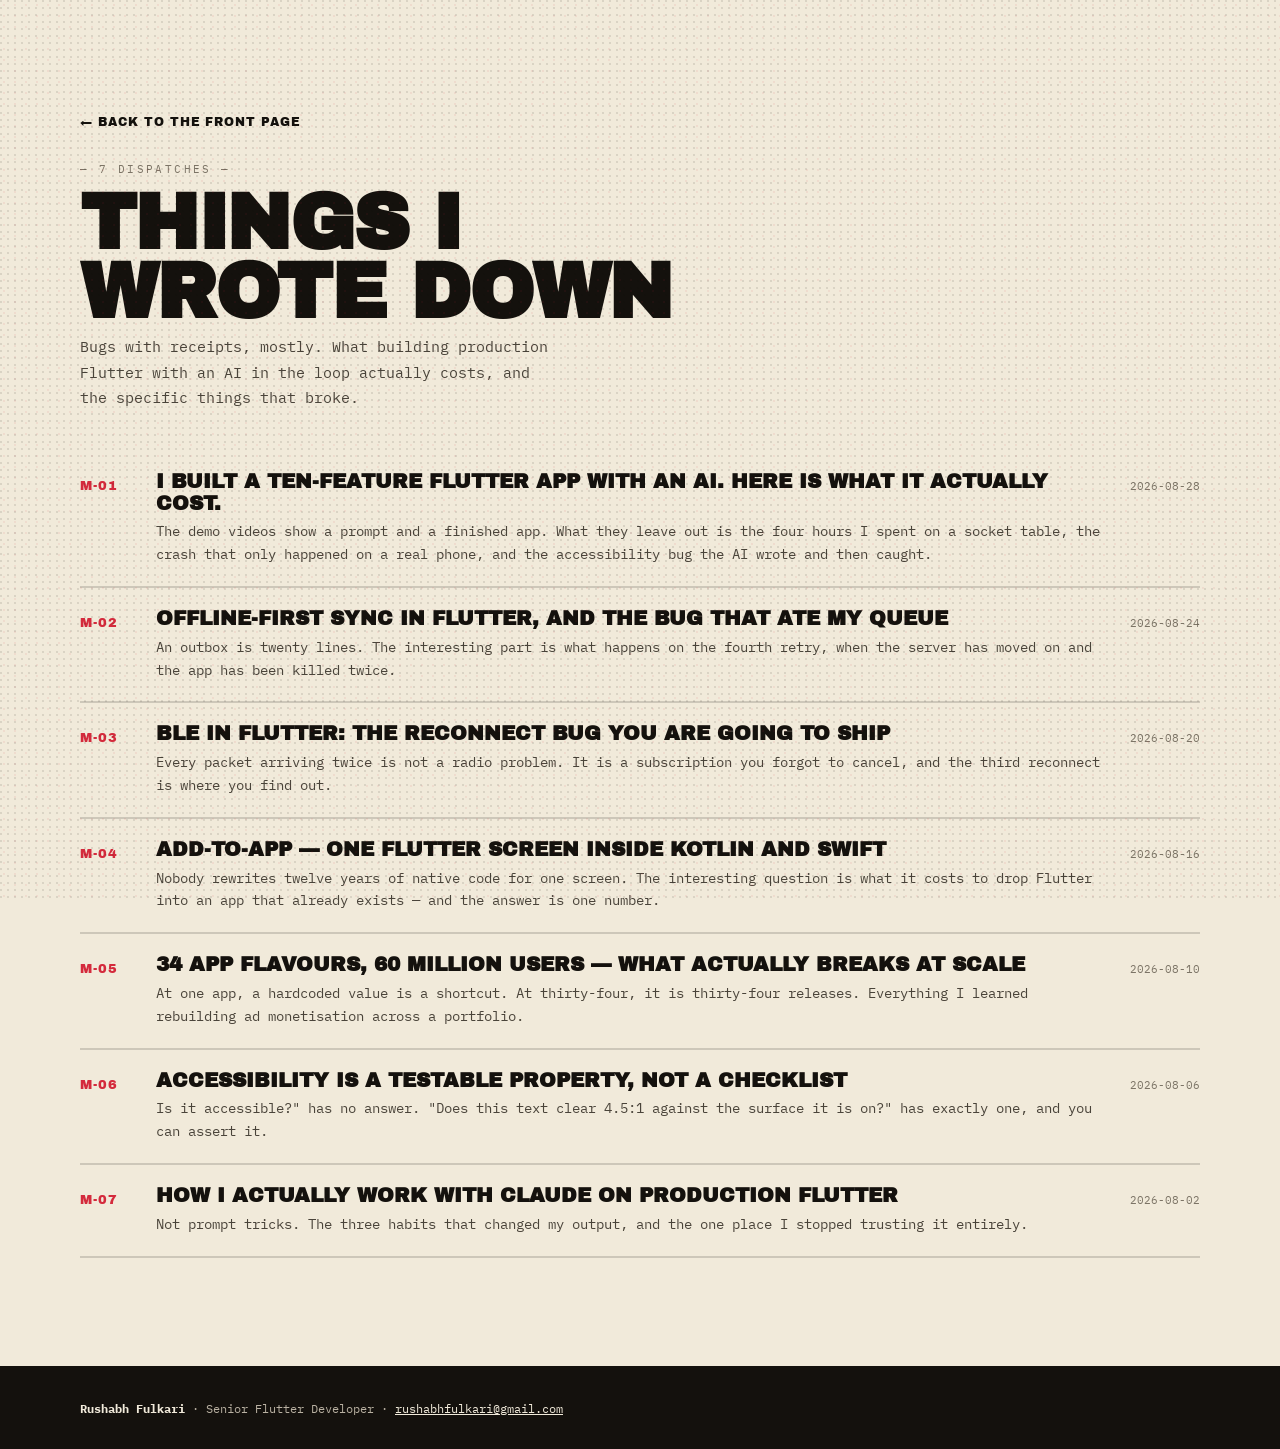
==== blog/index.html @ 4c1e3de8 "Rebuild the portfolio as a comic issue, and add seven dispatches The brief was to copy a Spider-Man-" ====
<!doctype html>
<html lang="en">
<head>
<meta charset="utf-8">
<meta name="viewport" content="width=device-width, initial-scale=1">
<title>Dispatches — Rushabh Fulkari</title>
<meta name="description" content="Writing on production Flutter, offline-first sync, BLE, add-to-app and building with AI.">
<meta name="theme-color" content="#F1EADA">
<link rel="icon" type="image/png" sizes="64x64" href="../favicon.png">
<link rel="preconnect" href="https://fonts.googleapis.com">
<link rel="preconnect" href="https://fonts.gstatic.com" crossorigin>
<link href="https://fonts.googleapis.com/css2?family=Archivo+Black&family=Bangers&family=IBM+Plex+Mono:wght@400;500;600&display=swap" rel="stylesheet">
<link rel="stylesheet" href="../assets/comic.css">
</head>
<body>
<section style="padding-top:clamp(80px,12vh,130px)">
  <div class="wrap">
    <a class="backlink" href="../">← Back to the front page</a>
    <p class="kicker rise" style="margin-top:26px">— 7 dispatches —</p>
    <h2 class="section-title rise">Things I<br>wrote down</h2>
    <p class="section-sub rise">
      Bugs with receipts, mostly. What building production Flutter with an AI in
      the loop actually costs, and the specific things that broke.
    </p>
      <a class="dispatch rise" href="ten-features-with-claude.html">
        <span class="dispatch__no">M-01</span>
        <span><h3>I built a ten-feature Flutter app with an AI. Here is what it actually cost.</h3><p>The demo videos show a prompt and a finished app. What they leave out is the four hours I spent on a socket table, the crash that only happened on a real phone, and the accessibility bug the AI wrote and then caught.</p></span>
        <span class="dispatch__date">2026-08-28</span>
      </a>
      <a class="dispatch rise" href="offline-first-outbox.html">
        <span class="dispatch__no">M-02</span>
        <span><h3>Offline-first sync in Flutter, and the bug that ate my queue</h3><p>An outbox is twenty lines. The interesting part is what happens on the fourth retry, when the server has moved on and the app has been killed twice.</p></span>
        <span class="dispatch__date">2026-08-24</span>
      </a>
      <a class="dispatch rise" href="ble-stream-lifecycle.html">
        <span class="dispatch__no">M-03</span>
        <span><h3>BLE in Flutter: the reconnect bug you are going to ship</h3><p>Every packet arriving twice is not a radio problem. It is a subscription you forgot to cancel, and the third reconnect is where you find out.</p></span>
        <span class="dispatch__date">2026-08-20</span>
      </a>
      <a class="dispatch rise" href="add-to-app-pigeon.html">
        <span class="dispatch__no">M-04</span>
        <span><h3>Add-to-app — one Flutter screen inside Kotlin and Swift</h3><p>Nobody rewrites twelve years of native code for one screen. The interesting question is what it costs to drop Flutter into an app that already exists — and the answer is one number.</p></span>
        <span class="dispatch__date">2026-08-16</span>
      </a>
      <a class="dispatch rise" href="thirty-four-flavours.html">
        <span class="dispatch__no">M-05</span>
        <span><h3>34 app flavours, 60 million users — what actually breaks at scale</h3><p>At one app, a hardcoded value is a shortcut. At thirty-four, it is thirty-four releases. Everything I learned rebuilding ad monetisation across a portfolio.</p></span>
        <span class="dispatch__date">2026-08-10</span>
      </a>
      <a class="dispatch rise" href="accessibility-is-testable.html">
        <span class="dispatch__no">M-06</span>
        <span><h3>Accessibility is a testable property, not a checklist</h3><p>Is it accessible?&quot; has no answer. &quot;Does this text clear 4.5:1 against the surface it is on?&quot; has exactly one, and you can assert it.</p></span>
        <span class="dispatch__date">2026-08-06</span>
      </a>
      <a class="dispatch rise" href="working-with-claude.html">
        <span class="dispatch__no">M-07</span>
        <span><h3>How I actually work with Claude on production Flutter</h3><p>Not prompt tricks. The three habits that changed my output, and the one place I stopped trusting it entirely.</p></span>
        <span class="dispatch__date">2026-08-02</span>
      </a>
  </div>
</section>
<footer>
  <div class="wrap">
    <p style="margin:0"><b style="color:var(--paper)">Rushabh Fulkari</b> ·
    Senior Flutter Developer · <a href="mailto:rushabhfulkari@gmail.com">rushabhfulkari@gmail.com</a></p>
  </div>
</footer>
<script src="../assets/comic.js"></script>
</body>
</html>
---- assets/comic.css ----
/* ============================================================
   THE SHIP LOG — a newsprint comic, rendered in CSS.
   Cream stock, black ink, one red and one blue plate, halftone
   dots. Everything here is drawn by the browser: there is not a
   single background image in this file.
   ============================================================ */

:root {
  --paper:      #F1EADA;
  --paper-deep: #E4DAC4;
  --ink:        #14110D;
  --ink-soft:   #4A443A;
  --ink-faint:  #7C7466;
  --red:        #D42A3C;
  --red-deep:   #9E1A28;
  --blue:       #2B4FD8;
  --lime:       #C9E552;   /* carried over from the app, used sparingly */

  --panel-border: 3px solid var(--ink);
  --shadow-hard: 6px 6px 0 var(--ink);
  --shadow-hard-sm: 4px 4px 0 var(--ink);

  --display: 'Archivo Black', 'Arial Black', sans-serif;
  --comic:   'Bangers', 'Comic Sans MS', cursive;
  --body:    'IBM Plex Mono', ui-monospace, Menlo, monospace;

  --gutter: clamp(18px, 5vw, 64px);
  --measure: 680px;
}

* { box-sizing: border-box; }

html { scroll-behavior: smooth; }
@media (prefers-reduced-motion: reduce) { html { scroll-behavior: auto; } }

body {
  margin: 0;
  background: var(--paper);
  color: var(--ink);
  font-family: var(--body);
  font-size: 15px;
  line-height: 1.7;
  overflow-x: hidden;
  -webkit-font-smoothing: antialiased;
}

/* Halftone: two offset dot grids, so it reads as printed tone rather than a
   regular pattern. Fixed attachment keeps it still while panels scroll over. */
body::before {
  content: '';
  position: fixed; inset: 0; z-index: 0; pointer-events: none;
  background-image:
    radial-gradient(circle at 1px 1px, rgba(20,17,13,.10) 1px, transparent 0),
    radial-gradient(circle at 1px 1px, rgba(212,42,60,.07) 1px, transparent 0);
  background-size: 7px 7px, 11px 11px;
  background-position: 0 0, 3px 4px;
}
main, header, footer, .marquee, .assistant { position: relative; z-index: 1; }

a { color: inherit; }

/* ---------- type ---------- */
.display {
  font-family: var(--display);
  font-weight: 400;
  letter-spacing: -.02em;
  line-height: .84;
  text-transform: uppercase;
  margin: 0;
}

/* Letters filled with printed tone and knocked out with a hard outline —
   the closest CSS gets to comic-art lettering without an image. */
.display--tone {
  background-image:
    radial-gradient(circle at 2px 2px, var(--red) 1.6px, transparent 0),
    radial-gradient(circle at 4px 5px, var(--ink) 1.2px, transparent 0),
    linear-gradient(180deg, var(--ink) 0%, var(--red-deep) 100%);
  background-size: 8px 8px, 9px 9px, 100% 100%;
  -webkit-background-clip: text;
  background-clip: text;
  color: transparent;
  -webkit-text-stroke: 2px var(--ink);
  paint-order: stroke fill;
  filter: drop-shadow(4px 4px 0 rgba(20, 17, 13, .28));
}

.kicker {
  font-family: var(--body);
  font-size: 11px; letter-spacing: .22em; text-transform: uppercase;
  color: var(--ink-faint);
}

.pow {
  font-family: var(--comic);
  color: var(--red);
  letter-spacing: .02em;
  -webkit-text-stroke: 1.5px var(--ink);
  paint-order: stroke fill;
}

/* ---------- panels ---------- */
.panel {
  background: var(--paper);
  border: var(--panel-border);
  box-shadow: var(--shadow-hard);
  padding: clamp(18px, 3vw, 30px);
}
.panel--tilt-l { transform: rotate(-1.1deg); }
.panel--tilt-r { transform: rotate(1deg); }

section { padding: clamp(72px, 12vh, 150px) var(--gutter); }
.wrap { max-width: 1120px; margin: 0 auto; }
.measure { max-width: var(--measure); }

h2.section-title {
  font-family: var(--display);
  font-size: clamp(34px, 7vw, 78px);
  line-height: .88; text-transform: uppercase; margin: 0 0 8px;
  letter-spacing: -.02em;
}
.section-sub { color: var(--ink-soft); margin: 0 0 40px; max-width: 52ch; }

/* ---------- marquee ---------- */
.marquee {
  border-block: var(--panel-border);
  background: var(--ink);
  color: var(--paper);
  overflow: hidden;
  padding: 10px 0;
}
.marquee--red { background: var(--red); }
.marquee__track {
  display: flex; gap: 42px; width: max-content;
  animation: slide 34s linear infinite;
  font-family: var(--display); font-size: 15px; letter-spacing: .06em;
  text-transform: uppercase; white-space: nowrap;
}
.marquee--rev .marquee__track { animation-direction: reverse; }
@keyframes slide { to { transform: translateX(-50%); } }
@media (prefers-reduced-motion: reduce) { .marquee__track { animation: none; } }

/* ---------- reveal ---------- */
.rise { opacity: 0; transform: translateY(26px); }
.rise.in {
  opacity: 1; transform: none;
  transition: opacity .7s cubic-bezier(.2,.7,.2,1),
              transform .7s cubic-bezier(.2,.7,.2,1);
  transition-delay: var(--d, 0ms);
}
@media (prefers-reduced-motion: reduce) {
  /* Land on the end state, not on nothing. The content still has to be there. */
  .rise, .rise.in { opacity: 1; transform: none; transition: none; }
}

/* ---------- buttons ---------- */
.btn {
  display: inline-flex; align-items: center; gap: 10px;
  font-family: var(--display); text-transform: uppercase; font-size: 14px;
  letter-spacing: .04em; text-decoration: none;
  background: var(--red); color: var(--paper);
  border: var(--panel-border); box-shadow: var(--shadow-hard-sm);
  padding: 13px 22px;
  transition: transform .16s cubic-bezier(.34,1.56,.64,1), box-shadow .16s ease;
}
.btn:hover { transform: translate(-2px,-2px); box-shadow: 7px 7px 0 var(--ink); }
.btn:active { transform: translate(2px,2px); box-shadow: 1px 1px 0 var(--ink); }
.btn--ghost { background: var(--paper); color: var(--ink); }
.btn--blue { background: var(--blue); color: var(--paper); }

/* ============================================================
   HERO
   ============================================================ */
.hero {
  min-height: 100svh; display: flex; flex-direction: column;
  justify-content: center; padding: 96px var(--gutter) 56px;
}
.hero__issue {
  display: flex; flex-wrap: wrap; align-items: center; gap: 10px 16px;
  margin-bottom: clamp(16px, 3vh, 36px);
}
.stamp {
  font-family: var(--display); font-size: 11px; letter-spacing: .12em;
  text-transform: uppercase; padding: 5px 11px;
  border: 2px solid var(--ink); background: var(--paper);
  box-shadow: 3px 3px 0 var(--ink);
}
.stamp--red { background: var(--red); color: var(--paper); }
.stamp--blue { background: var(--blue); color: var(--paper); }

.hero__name { font-size: clamp(56px, 15.5vw, 210px); }
.hero__name span { display: block; }
.hero__tag {
  margin: clamp(20px, 4vh, 38px) 0 0; max-width: 46ch;
  font-size: clamp(15px, 1.6vw, 19px); color: var(--ink-soft);
}
.hero__tag b { color: var(--ink); }
.hero__cta { display: flex; flex-wrap: wrap; gap: 12px; margin-top: 30px; }

.hero__scroll {
  margin-top: clamp(28px, 6vh, 64px);
  font-family: var(--comic); font-size: 20px; color: var(--red);
  display: flex; align-items: center; gap: 10px;
}
.hero__scroll span { animation: bob 1.5s ease-in-out infinite; }
@keyframes bob { 50% { transform: translateY(6px); } }
@media (prefers-reduced-motion: reduce) { .hero__scroll span { animation: none; } }

/* The reader, taped to the page. Same print treatment as the app. */
.tape-print {
  /* inline-block, not the span default: an inline element ignores width, so
     the print rendered full-bleed and the tape landed nowhere near a corner. */
  display: inline-block;
  position: relative; background: #F8F6F0; padding: 6px;
  border: 2px solid var(--ink); box-shadow: var(--shadow-hard-sm);
}
.tape-print img { display: block; width: 100%; aspect-ratio: 1; object-fit: cover; }
.tape-print::before, .tape-print::after {
  content: ''; position: absolute; width: 44%; height: 11%;
  background: rgba(233,194,74,.85); border: 1px solid rgba(20,17,13,.25);
}
.tape-print::before { top: 0; left: 0; transform: translate(-30%,-38%) rotate(-45deg); }
.tape-print::after  { bottom: 0; right: 0; transform: translate(30%,38%) rotate(-45deg); }

/* ============================================================
   ORIGIN — pinned strip of comic panels
   ============================================================ */
.origin { background: var(--paper-deep); border-block: var(--panel-border); }
.origin__grid {
  display: grid; gap: 22px;
  grid-template-columns: repeat(auto-fit, minmax(230px, 1fr));
  margin-top: 34px;
}
.beat { position: relative; }
.beat__no {
  font-family: var(--display); font-size: 12px; letter-spacing: .1em;
  color: var(--red); margin-bottom: 6px;
}
.beat__art {
  width: 76px; margin-bottom: 14px;
}
.beat h3 {
  font-family: var(--display); text-transform: uppercase;
  font-size: 17px; margin: 0 0 8px; line-height: 1.15;
}
.beat p { margin: 0; font-size: 13.5px; color: var(--ink-soft); }

/* ============================================================
   POWERS — horizontal scroller
   ============================================================ */
.rail {
  display: flex; gap: 20px; overflow-x: auto; padding: 6px 4px 26px;
  scroll-snap-type: x mandatory; scrollbar-width: thin;
}
.rail::-webkit-scrollbar { height: 8px; }
.rail::-webkit-scrollbar-thumb { background: var(--ink); }
.rail::-webkit-scrollbar-track { background: var(--paper-deep); }
.power {
  flex: 0 0 clamp(230px, 68vw, 300px); scroll-snap-align: start;
  background: var(--paper); border: var(--panel-border);
  box-shadow: var(--shadow-hard); padding: 22px;
  display: flex; flex-direction: column; gap: 10px;
  transition: transform .2s cubic-bezier(.34,1.56,.64,1);
}
.power:hover { transform: translateY(-5px) rotate(-.6deg); }
.power__no { font-family: var(--display); font-size: 30px; color: var(--red); line-height: 1; }
.power h3 { font-family: var(--display); text-transform: uppercase; font-size: 19px; margin: 0; line-height: 1.05; }
.power p { margin: 0; font-size: 13.5px; color: var(--ink-soft); }
.power__tags { margin-top: auto; font-size: 10.5px; letter-spacing: .08em; text-transform: uppercase; color: var(--ink-faint); }

/* ============================================================
   NUMBERS
   ============================================================ */
.numbers { background: var(--ink); color: var(--paper); border-block: var(--panel-border); }
.numbers h2.section-title { color: var(--paper); }
.numbers .section-sub { color: #B9B1A2; }
.stats { display: grid; gap: 2px; grid-template-columns: repeat(auto-fit, minmax(180px, 1fr)); background: #2C271F; border: 2px solid #2C271F; }
.stat { background: var(--ink); padding: 22px 18px; }
.stat__n { font-family: var(--display); font-size: clamp(30px, 4.4vw, 48px); line-height: 1; color: var(--lime); }
.stat__l { margin: 8px 0 0; font-size: 12px; color: #B9B1A2; letter-spacing: .04em; }

/* ============================================================
   MISSIONS
   ============================================================ */
.missions__grid { display: grid; gap: 22px; grid-template-columns: repeat(auto-fit, minmax(300px, 1fr)); }
.mission {
  background: var(--paper); border: var(--panel-border); box-shadow: var(--shadow-hard);
  padding: 24px; text-decoration: none; color: inherit;
  display: flex; flex-direction: column; gap: 12px;
  transition: transform .2s cubic-bezier(.34,1.56,.64,1), box-shadow .2s ease;
}
.mission:hover { transform: translate(-3px,-3px); box-shadow: 9px 9px 0 var(--ink); }
.mission__top { display: flex; align-items: flex-start; gap: 14px; }
.mission__art { width: 62px; flex: none; }
.mission__id { font-family: var(--display); font-size: 12px; color: var(--red); letter-spacing: .1em; }
.mission h3 { font-family: var(--display); text-transform: uppercase; font-size: 22px; margin: 4px 0 0; line-height: 1; }
.mission p { margin: 0; font-size: 13.5px; color: var(--ink-soft); }
.mission__tags { margin-top: auto; font-size: 10.5px; letter-spacing: .08em; text-transform: uppercase; color: var(--ink-faint); }
.mission--wide { grid-column: 1 / -1; }
.chips { display: flex; flex-wrap: wrap; gap: 7px; }
.chip {
  font-size: 10px; letter-spacing: .08em; text-transform: uppercase;
  border: 2px solid var(--ink); padding: 2px 8px; background: var(--paper);
}
.chip--red { background: var(--red); color: var(--paper); }
.chip--blue { background: var(--blue); color: var(--paper); }
.chip--lime { background: var(--lime); }

/* ============================================================
   DISPATCHES (blog)
   ============================================================ */
.dispatches { background: var(--paper-deep); border-block: var(--panel-border); }
.dispatch {
  display: grid; grid-template-columns: 58px 1fr auto; gap: 18px; align-items: start;
  padding: 20px 0; border-bottom: 2px solid rgba(20,17,13,.16);
  text-decoration: none; color: inherit;
}
.dispatch:first-of-type { border-top: 2px solid rgba(20,17,13,.16); }
.dispatch__no { font-family: var(--display); font-size: 13px; color: var(--red); letter-spacing: .08em; padding-top: 4px; }
.dispatch h3 {
  font-family: var(--display); text-transform: uppercase; font-size: 20px;
  margin: 0 0 6px; line-height: 1.08;
  transition: color .18s ease;
}
.dispatch:hover h3 { color: var(--red); }
.dispatch p { margin: 0; font-size: 13.5px; color: var(--ink-soft); }
.dispatch__date { font-size: 11px; color: var(--ink-faint); white-space: nowrap; padding-top: 6px; }
@media (max-width: 620px) {
  .dispatch { grid-template-columns: 44px 1fr; }
  .dispatch__date { display: none; }
}

/* ============================================================
   CONTACT + FOOTER
   ============================================================ */
.contact { text-align: left; }
.contact__big { font-size: clamp(48px, 13vw, 168px); }
.contact__links { display: flex; flex-wrap: wrap; gap: 12px; margin-top: 30px; }
footer {
  border-top: var(--panel-border); background: var(--ink); color: #B9B1A2;
  padding: 30px var(--gutter); font-size: 12px;
}
footer a { color: var(--paper); }

/* ============================================================
   ASSISTANT
   ============================================================ */
.assistant { position: fixed; right: 18px; bottom: 18px; z-index: 40; display: flex; align-items: flex-end; gap: 10px; }
.assistant__bubble {
  max-width: 260px; background: var(--paper); border: var(--panel-border);
  box-shadow: var(--shadow-hard-sm); padding: 12px 14px; font-size: 12.5px;
  position: relative; transform-origin: bottom right;
  animation: pop .45s cubic-bezier(.34,1.56,.64,1);
}
.assistant__bubble::after {
  content: ''; position: absolute; right: -11px; bottom: 16px;
  border: 8px solid transparent; border-left-color: var(--ink);
}
@keyframes pop { from { opacity: 0; transform: scale(.7) translateY(10px); } }
.assistant__btn {
  width: 56px; height: 56px; flex: none; border-radius: 50%;
  border: var(--panel-border); background: var(--red); cursor: pointer;
  box-shadow: var(--shadow-hard-sm); padding: 4px; overflow: hidden;
}
.assistant__btn img { width: 100%; height: 100%; object-fit: cover; border-radius: 50%; display: block; }
.assistant__btn:hover { transform: translate(-2px,-2px); box-shadow: 6px 6px 0 var(--ink); }
@media (prefers-reduced-motion: reduce) { .assistant__bubble { animation: none; } }
@media (max-width: 520px) { .assistant__bubble { display: none; } }

/* ============================================================
   ARTICLE (blog post pages)
   ============================================================ */
.article { max-width: 720px; margin: 0 auto; padding: clamp(90px,12vh,140px) var(--gutter) 90px; }
.article h1 { font-family: var(--display); font-size: clamp(30px,5.4vw,54px); line-height: .96; text-transform: uppercase; margin: 14px 0 16px; letter-spacing: -.02em; }
.article__meta { display: flex; flex-wrap: wrap; gap: 10px; align-items: center; font-size: 11px; letter-spacing: .1em; text-transform: uppercase; color: var(--ink-faint); }
.article__body { font-size: 15.5px; line-height: 1.85; }
.article__body h2 { font-family: var(--display); text-transform: uppercase; font-size: 24px; margin: 44px 0 12px; line-height: 1.1; }
.article__body h3 { font-family: var(--display); text-transform: uppercase; font-size: 18px; margin: 32px 0 10px; }
.article__body p { margin: 0 0 18px; }
.article__body ul, .article__body ol { margin: 0 0 18px; padding-left: 22px; }
.article__body li { margin-bottom: 8px; }
.article__body strong { background: linear-gradient(transparent 62%, rgba(201,229,82,.65) 62%); }
.article__body blockquote {
  margin: 24px 0; padding: 14px 18px; border-left: 5px solid var(--red);
  background: var(--paper-deep); font-family: var(--comic); font-size: 21px; line-height: 1.35;
}
.article__body pre {
  background: var(--ink); color: #E9E4D8; padding: 16px 18px; overflow-x: auto;
  border: var(--panel-border); box-shadow: var(--shadow-hard-sm); font-size: 12.5px; line-height: 1.6;
  margin: 0 0 22px;
}
.article__body code { font-family: var(--body); font-size: 13px; background: var(--paper-deep); padding: 1px 5px; border: 1px solid rgba(20,17,13,.2); }
.article__body pre code { background: none; border: 0; padding: 0; color: inherit; }
.article__body table { width: 100%; border-collapse: collapse; margin: 0 0 22px; font-size: 13.5px; }
.article__body th, .article__body td { border: 2px solid var(--ink); padding: 8px 10px; text-align: left; }
.article__body th { background: var(--ink); color: var(--paper); font-family: var(--display); text-transform: uppercase; font-size: 11px; letter-spacing: .06em; }
.article__body a { color: var(--red); }
.backlink { font-family: var(--display); text-transform: uppercase; font-size: 12px; letter-spacing: .08em; text-decoration: none; }
.backlink:hover { color: var(--red); }
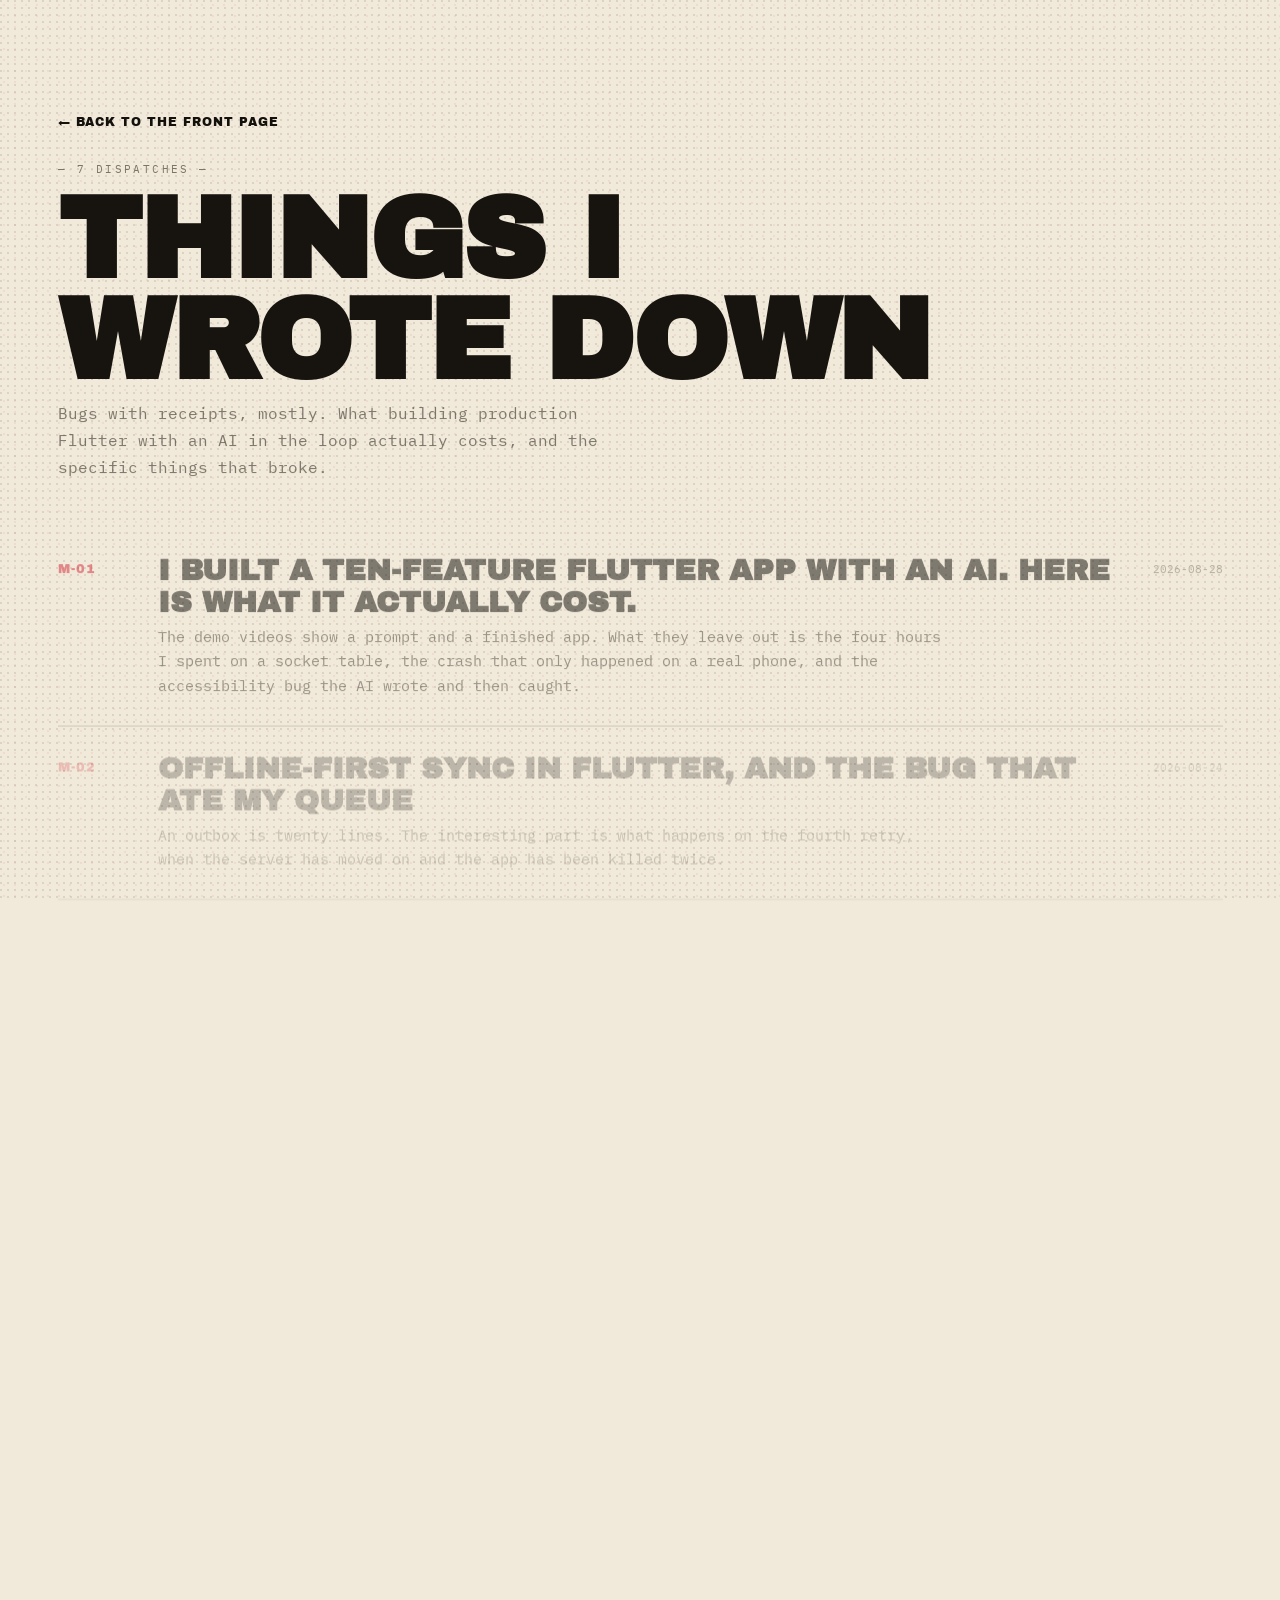
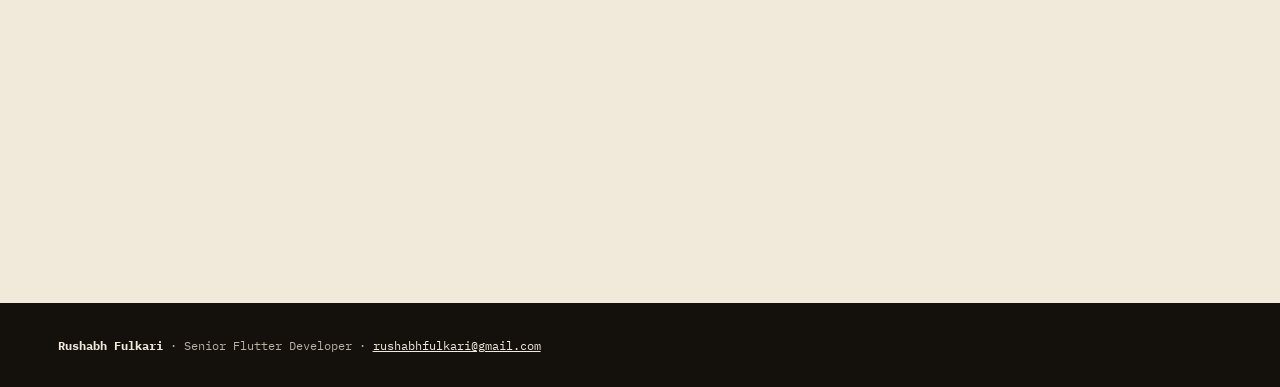
==== commit bea65490: "Scroll-driven motion, comic-panel lettering, more spider Three gaps, all fair.  **Lettering.** The n" ====
--- a/blog/index.html
+++ b/blog/index.html
@@ -16,43 +16,43 @@
 <section style="padding-top:clamp(80px,12vh,130px)">
   <div class="wrap">
     <a class="backlink" href="../">← Back to the front page</a>
-    <p class="kicker rise" style="margin-top:26px">— 7 dispatches —</p>
-    <h2 class="section-title rise">Things I<br>wrote down</h2>
-    <p class="section-sub rise">
+    <p class="kicker" data-fx="rise" style="margin-top:26px">— 7 dispatches —</p>
+    <h2 class="section-title" data-fx="rise">Things I<br>wrote down</h2>
+    <p class="section-sub" data-fx="rise">
       Bugs with receipts, mostly. What building production Flutter with an AI in
       the loop actually costs, and the specific things that broke.
     </p>
-      <a class="dispatch rise" href="ten-features-with-claude.html">
+      <a class="dispatch" data-fx="rise" href="ten-features-with-claude.html">
         <span class="dispatch__no">M-01</span>
         <span><h3>I built a ten-feature Flutter app with an AI. Here is what it actually cost.</h3><p>The demo videos show a prompt and a finished app. What they leave out is the four hours I spent on a socket table, the crash that only happened on a real phone, and the accessibility bug the AI wrote and then caught.</p></span>
         <span class="dispatch__date">2026-08-28</span>
       </a>
-      <a class="dispatch rise" href="offline-first-outbox.html">
+      <a class="dispatch" data-fx="rise" href="offline-first-outbox.html">
         <span class="dispatch__no">M-02</span>
         <span><h3>Offline-first sync in Flutter, and the bug that ate my queue</h3><p>An outbox is twenty lines. The interesting part is what happens on the fourth retry, when the server has moved on and the app has been killed twice.</p></span>
         <span class="dispatch__date">2026-08-24</span>
       </a>
-      <a class="dispatch rise" href="ble-stream-lifecycle.html">
+      <a class="dispatch" data-fx="rise" href="ble-stream-lifecycle.html">
         <span class="dispatch__no">M-03</span>
         <span><h3>BLE in Flutter: the reconnect bug you are going to ship</h3><p>Every packet arriving twice is not a radio problem. It is a subscription you forgot to cancel, and the third reconnect is where you find out.</p></span>
         <span class="dispatch__date">2026-08-20</span>
       </a>
-      <a class="dispatch rise" href="add-to-app-pigeon.html">
+      <a class="dispatch" data-fx="rise" href="add-to-app-pigeon.html">
         <span class="dispatch__no">M-04</span>
         <span><h3>Add-to-app — one Flutter screen inside Kotlin and Swift</h3><p>Nobody rewrites twelve years of native code for one screen. The interesting question is what it costs to drop Flutter into an app that already exists — and the answer is one number.</p></span>
         <span class="dispatch__date">2026-08-16</span>
       </a>
-      <a class="dispatch rise" href="thirty-four-flavours.html">
+      <a class="dispatch" data-fx="rise" href="thirty-four-flavours.html">
         <span class="dispatch__no">M-05</span>
         <span><h3>34 app flavours, 60 million users — what actually breaks at scale</h3><p>At one app, a hardcoded value is a shortcut. At thirty-four, it is thirty-four releases. Everything I learned rebuilding ad monetisation across a portfolio.</p></span>
         <span class="dispatch__date">2026-08-10</span>
       </a>
-      <a class="dispatch rise" href="accessibility-is-testable.html">
+      <a class="dispatch" data-fx="rise" href="accessibility-is-testable.html">
         <span class="dispatch__no">M-06</span>
         <span><h3>Accessibility is a testable property, not a checklist</h3><p>Is it accessible?&quot; has no answer. &quot;Does this text clear 4.5:1 against the surface it is on?&quot; has exactly one, and you can assert it.</p></span>
         <span class="dispatch__date">2026-08-06</span>
       </a>
-      <a class="dispatch rise" href="working-with-claude.html">
+      <a class="dispatch" data-fx="rise" href="working-with-claude.html">
         <span class="dispatch__no">M-07</span>
         <span><h3>How I actually work with Claude on production Flutter</h3><p>Not prompt tricks. The three habits that changed my output, and the one place I stopped trusting it entirely.</p></span>
         <span class="dispatch__date">2026-08-02</span>
--- a/assets/comic.css
+++ b/assets/comic.css
@@ -24,8 +24,11 @@
   --comic:   'Bangers', 'Comic Sans MS', cursive;
   --body:    'IBM Plex Mono', ui-monospace, Menlo, monospace;
 
-  --gutter: clamp(18px, 5vw, 64px);
-  --measure: 680px;
+  /* Wide on purpose. The old 1120px wrap left a third of a large screen
+     empty on both sides and the whole thing read as a column floating in
+     the middle of a page. Content now runs to the edges. */
+  --gutter: clamp(18px, 4.5vw, 92px);
+  --measure: 760px;
 }
 
 * { box-sizing: border-box; }
@@ -72,17 +75,35 @@
 /* Letters filled with printed tone and knocked out with a hard outline —
    the closest CSS gets to comic-art lettering without an image. */
 .display--tone {
-  background-image:
-    radial-gradient(circle at 2px 2px, var(--red) 1.6px, transparent 0),
-    radial-gradient(circle at 4px 5px, var(--ink) 1.2px, transparent 0),
-    linear-gradient(180deg, var(--ink) 0%, var(--red-deep) 100%);
-  background-size: 8px 8px, 9px 9px, 100% 100%;
+  /* A comic page tiled into the letterforms — panels with white gutters,
+     speed lines, Ben-Day dots, a burst and a web corner. Kept as a real file
+     rather than a data URI: an encoding slip in a data URI fails silently,
+     and with `color: transparent` a failed fill means invisible text. */
+  background-image: url("lettering.svg");
+  background-size: clamp(120px, 12vw, 210px);
+  background-position: center;
   -webkit-background-clip: text;
   background-clip: text;
   color: transparent;
-  -webkit-text-stroke: 2px var(--ink);
-  paint-order: stroke fill;
-  filter: drop-shadow(4px 4px 0 rgba(20, 17, 13, .28));
+}
+
+/* No outline layer, and no -webkit-text-stroke anywhere near this element.
+   Both attempts produced a stray black bar beside the last glyph: the stroke
+   directly, because it interacts badly with background-clip:text, and the
+   duplicate-text pseudo-element because the fat stroke pushed it past its
+   containing block and it wrapped a fragment. Depth comes from a drop-shadow
+   on the fill instead, which is one property and cannot wrap. */
+.display--tone > span {
+  position: relative; display: block;
+  /* The fill has to live on the span, not the h1. Positioning the span makes
+     it paint above its ancestor's background, so an h1-level
+     background-clip:text fill ends up hidden behind its own children. */
+  background-image: inherit;
+  background-size: inherit;
+  -webkit-background-clip: text;
+  background-clip: text;
+  color: transparent;
+  filter: drop-shadow(5px 6px 0 rgba(20, 17, 13, .42));
 }
 
 .kicker {
@@ -110,16 +131,17 @@
 .panel--tilt-r { transform: rotate(1deg); }
 
 section { padding: clamp(72px, 12vh, 150px) var(--gutter); }
-.wrap { max-width: 1120px; margin: 0 auto; }
+.wrap { max-width: 1680px; margin: 0 auto; }
+.bleed { max-width: none; margin: 0; }
 .measure { max-width: var(--measure); }
 
 h2.section-title {
   font-family: var(--display);
-  font-size: clamp(34px, 7vw, 78px);
+  font-size: clamp(40px, 9vw, 132px);
   line-height: .88; text-transform: uppercase; margin: 0 0 8px;
   letter-spacing: -.02em;
 }
-.section-sub { color: var(--ink-soft); margin: 0 0 40px; max-width: 52ch; }
+.section-sub { color: var(--ink-soft); margin: 0 0 46px; max-width: 56ch; font-size: 16px; }
 
 /* ---------- marquee ---------- */
 .marquee {
@@ -141,17 +163,10 @@
 @media (prefers-reduced-motion: reduce) { .marquee__track { animation: none; } }
 
 /* ---------- reveal ---------- */
-.rise { opacity: 0; transform: translateY(26px); }
-.rise.in {
-  opacity: 1; transform: none;
-  transition: opacity .7s cubic-bezier(.2,.7,.2,1),
-              transform .7s cubic-bezier(.2,.7,.2,1);
-  transition-delay: var(--d, 0ms);
-}
-@media (prefers-reduced-motion: reduce) {
-  /* Land on the end state, not on nothing. The content still has to be there. */
-  .rise, .rise.in { opacity: 1; transform: none; transition: none; }
-}
+/* Nothing is hidden by the stylesheet. comic.js sets opacity 0 on the
+   elements it is about to animate, so a page whose script never runs is a
+   readable page rather than a blank sheet of cream. */
+[data-fx] { will-change: transform, opacity; }
 
 /* ---------- buttons ---------- */
 .btn {
@@ -397,3 +412,183 @@
 .article__body a { color: var(--red); }
 .backlink { font-family: var(--display); text-transform: uppercase; font-size: 12px; letter-spacing: .08em; text-decoration: none; }
 .backlink:hover { color: var(--red); }
+
+/* ============================================================
+   THE SPIDER — the signature element. A drawn arachnid on a
+   thread, dropping from the top of the page and swaying.
+   ============================================================ */
+.spider {
+  position: absolute; top: 0; right: clamp(40px, 12vw, 220px);
+  z-index: 5; pointer-events: none;
+  transform-origin: top center;
+  animation: sway 6.5s ease-in-out infinite;
+}
+.spider__thread {
+  display: block; width: 2px; margin: 0 auto;
+  height: clamp(120px, 26vh, 300px);
+  background: linear-gradient(180deg, transparent, var(--ink) 12%, var(--ink));
+}
+.spider__body { display: block; margin-top: -2px; }
+@keyframes sway {
+  0%, 100% { transform: rotate(-2.6deg); }
+  50%      { transform: rotate(2.6deg); }
+}
+@media (prefers-reduced-motion: reduce) { .spider { animation: none; } }
+@media (max-width: 700px) { .spider { right: 18px; transform: scale(.72); } }
+
+/* Webbing in the corners. Pure CSS: repeating conic rays crossed with
+   concentric rings, masked to a quarter circle. */
+.web {
+  position: absolute; width: clamp(160px, 22vw, 340px); aspect-ratio: 1;
+  pointer-events: none; opacity: .3; z-index: 2;
+  background:
+    repeating-conic-gradient(from 0deg,
+      var(--ink) 0deg .35deg, transparent .35deg 11.25deg),
+    repeating-radial-gradient(circle at 0 0,
+      transparent 0 26px, var(--ink) 26px 27px);
+  -webkit-mask-image: radial-gradient(circle at 0 0, #000 0 70%, transparent 82%);
+          mask-image: radial-gradient(circle at 0 0, #000 0 70%, transparent 82%);
+}
+.web--tl { top: -1px; left: -1px; }
+.web--tr { top: -1px; right: -1px; transform: scaleX(-1); }
+.web--bl { bottom: -1px; left: -1px; transform: scaleY(-1); }
+.web--br { bottom: -1px; right: -1px; transform: scale(-1); }
+
+/* ============================================================
+   SOUND EFFECTS — comic onomatopoeia on a burst
+   ============================================================ */
+.fx {
+  position: absolute; z-index: 4; pointer-events: none;
+  font-family: var(--comic); font-size: clamp(26px, 4.4vw, 62px);
+  color: var(--paper); letter-spacing: .02em; line-height: 1;
+  padding: 18px 26px; text-align: center;
+  background: var(--red);
+  -webkit-text-stroke: 2px var(--ink);
+  paint-order: stroke fill;
+  border: 3px solid var(--ink);
+  clip-path: polygon(
+    50% 0%, 62% 14%, 79% 6%, 82% 25%, 100% 27%, 90% 43%, 100% 58%,
+    82% 63%, 84% 82%, 66% 76%, 55% 94%, 45% 76%, 28% 84%, 26% 64%,
+    6% 60%, 17% 44%, 4% 28%, 22% 24%, 20% 5%, 38% 13%);
+  animation: fxpop .5s cubic-bezier(.34,1.8,.64,1) both;
+}
+.fx--blue { background: var(--blue); }
+.fx--lime { background: var(--lime); color: var(--ink); }
+@keyframes fxpop { from { opacity: 0; transform: scale(.5) rotate(-14deg); } }
+@media (prefers-reduced-motion: reduce) { .fx { animation: none; } }
+@media (max-width: 760px) { .fx { display: none; } }
+
+/* ============================================================
+   FULL-BLEED LAYOUT
+   ============================================================ */
+.hero { padding-inline: var(--gutter); }
+.hero__name { font-size: clamp(56px, 17.5vw, 300px); }
+.hero__grid {
+  display: grid; gap: clamp(20px, 4vw, 70px); align-items: end;
+  grid-template-columns: minmax(0, 1fr);
+}
+@media (min-width: 900px) {
+  .hero__grid { grid-template-columns: minmax(0, 1.35fr) minmax(280px, .65fr); }
+}
+.hero__aside { display: flex; flex-direction: column; gap: 18px; }
+.hero__card {
+  background: var(--paper); border: var(--panel-border);
+  box-shadow: var(--shadow-hard); padding: 20px; transform: rotate(.8deg);
+}
+.hero__card h4 {
+  font-family: var(--display); text-transform: uppercase; font-size: 13px;
+  margin: 0 0 8px; letter-spacing: .06em;
+}
+.hero__card p { margin: 0; font-size: 13px; color: var(--ink-soft); }
+
+/* Sections carry their own webbing, so they need a positioning context. */
+section, .hero { position: relative; overflow: hidden; }
+
+/* Wider grids now that the page is wider. */
+.origin__grid { grid-template-columns: repeat(auto-fit, minmax(260px, 1fr)); }
+.missions__grid { grid-template-columns: repeat(auto-fit, minmax(340px, 1fr)); }
+.stats { grid-template-columns: repeat(auto-fit, minmax(200px, 1fr)); }
+.power { flex: 0 0 clamp(250px, 30vw, 340px); }
+
+/* Dispatches: give the title room to breathe at full width. */
+.dispatch { grid-template-columns: 74px 1fr auto; gap: 26px; padding: 26px 0; }
+.dispatch h3 { font-size: clamp(20px, 2.4vw, 30px); }
+.dispatch p { font-size: 14.5px; max-width: 88ch; }
+
+@media (max-width: 620px) {
+  .dispatch { grid-template-columns: 48px 1fr; gap: 16px; }
+}
+
+/* ============================================================
+   PINNED HORIZONTAL SECTION
+   The stage is held while the track slides sideways, so vertical
+   scrolling reads as travelling across a comic strip.
+   ============================================================ */
+.pin { position: relative; }
+.pin__stage {
+  position: sticky; top: 0; height: 100svh;
+  display: flex; flex-direction: column; justify-content: center;
+  overflow: hidden;
+}
+.pin__head { padding: 0 var(--gutter) 26px; }
+.pin__track {
+  display: flex; gap: clamp(16px, 2.4vw, 30px);
+  padding-inline: var(--gutter); width: max-content;
+  will-change: transform;
+}
+@media (max-width: 860px) {
+  /* Below tablet the sticky trick fights the address bar, so it degrades to
+     an ordinary horizontal scroller with snap points. */
+  .pin { height: auto !important; }
+  .pin__stage { position: static; height: auto; padding: 0; }
+  .pin__track {
+    width: auto; overflow-x: auto; scroll-snap-type: x mandatory;
+    padding-bottom: 22px; transform: none !important;
+  }
+  .pin__track > * { scroll-snap-align: start; }
+}
+
+/* ============================================================
+   COMIC FURNITURE
+   ============================================================ */
+.bubble {
+  position: relative; background: var(--paper);
+  border: 3px solid var(--ink); border-radius: 16px;
+  padding: 16px 20px; box-shadow: 5px 5px 0 var(--ink);
+  font-family: var(--comic); font-size: clamp(19px, 2.2vw, 27px);
+  line-height: 1.25; max-width: 30ch;
+}
+.bubble::after {
+  content: ''; position: absolute; bottom: -20px; left: 38px;
+  border: 10px solid transparent; border-top-color: var(--ink);
+}
+.bubble::before {
+  content: ''; position: absolute; bottom: -14px; left: 41px; z-index: 1;
+  border: 7px solid transparent; border-top-color: var(--paper);
+}
+.bubble--red { background: var(--red); color: var(--paper); }
+.bubble--red::before { border-top-color: var(--red); }
+
+/* Action lines, for sections that need momentum behind them. */
+.speedlines {
+  position: absolute; inset: 0; pointer-events: none; opacity: .11; z-index: 1;
+  background: repeating-linear-gradient(114deg,
+    var(--ink) 0 2px, transparent 2px 24px);
+  -webkit-mask-image: linear-gradient(90deg, #000, transparent 62%);
+          mask-image: linear-gradient(90deg, #000, transparent 62%);
+}
+
+/* Small spiders, parked in corners and drifting on scroll. */
+.crawler { position: absolute; z-index: 3; pointer-events: none; opacity: .9; }
+
+/* A real comic page: black gutters showing between the panels. */
+.page-grid {
+  background: var(--ink); border: 5px solid var(--ink);
+  display: grid; gap: 5px;
+  grid-template-columns: repeat(auto-fit, minmax(250px, 1fr));
+  box-shadow: 10px 10px 0 rgba(20, 17, 13, .22);
+}
+.page-grid > * { box-shadow: none; border: 0; transform: none; margin: 0; }
+
+/* Numbers big enough to read as a splash panel. */
+.stat__n { font-size: clamp(34px, 5.2vw, 62px); }
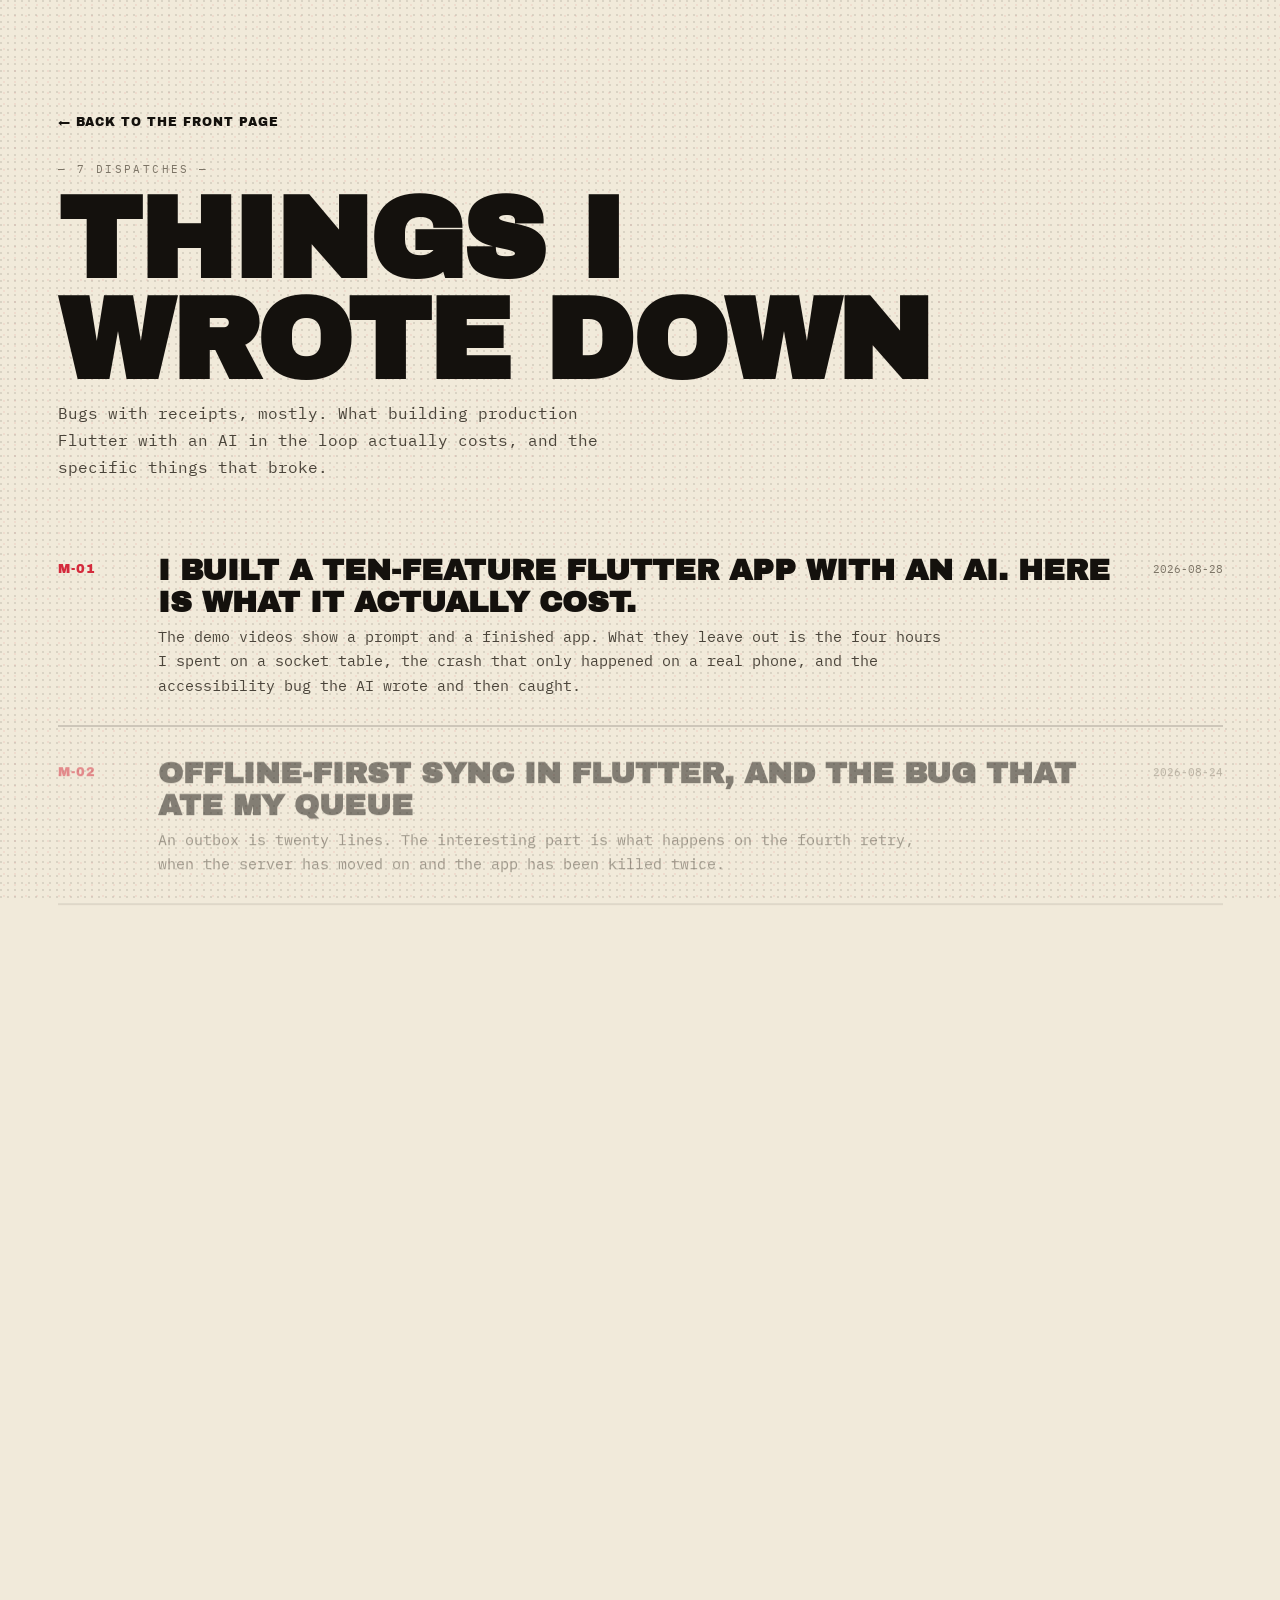
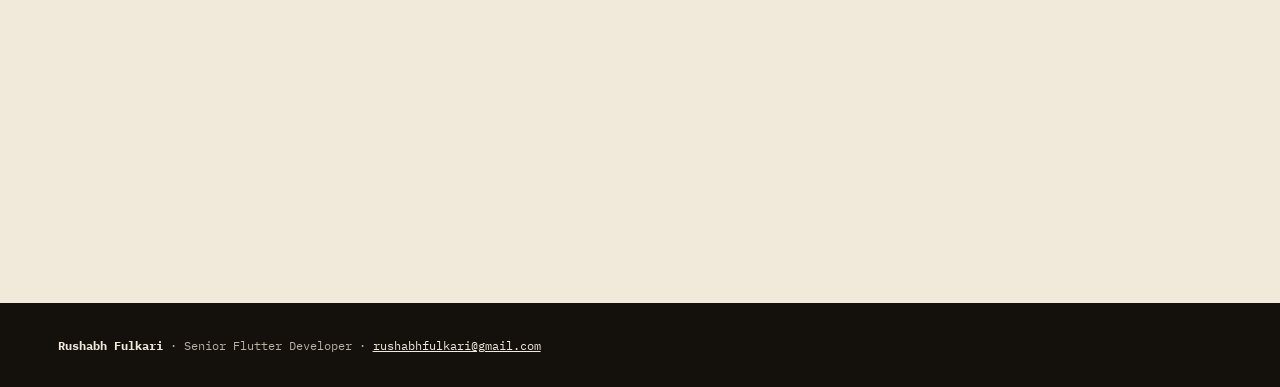
==== commit e7f27897: "fix: chat panel defaults to full screen; add cache-busting and corner spiders The chat window was bu" ====
--- a/blog/index.html
+++ b/blog/index.html
@@ -10,7 +10,7 @@
 <link rel="preconnect" href="https://fonts.googleapis.com">
 <link rel="preconnect" href="https://fonts.gstatic.com" crossorigin>
 <link href="https://fonts.googleapis.com/css2?family=Archivo+Black&family=Bangers&family=IBM+Plex+Mono:wght@400;500;600&display=swap" rel="stylesheet">
-<link rel="stylesheet" href="../assets/comic.css">
+<link rel="stylesheet" href="../assets/comic.css?v=202609031505">
 </head>
 <body>
 <section style="padding-top:clamp(80px,12vh,130px)">
@@ -65,6 +65,6 @@
     Senior Flutter Developer · <a href="mailto:rushabhfulkari@gmail.com">rushabhfulkari@gmail.com</a></p>
   </div>
 </footer>
-<script src="../assets/comic.js"></script>
+<script src="../assets/comic.js?v=202609031505"></script>
 </body>
 </html>
--- a/assets/comic.css
+++ b/assets/comic.css
@@ -131,7 +131,7 @@
 .panel--tilt-r { transform: rotate(1deg); }
 
 section { padding: clamp(72px, 12vh, 150px) var(--gutter); }
-.wrap { max-width: 1680px; margin: 0 auto; }
+.wrap { position: relative; z-index: 1; max-width: 1680px; margin: 0 auto; }
 .bleed { max-width: none; margin: 0; }
 .measure { max-width: var(--measure); }
 
@@ -263,21 +263,19 @@
 /* ============================================================
    POWERS — horizontal scroller
    ============================================================ */
-.rail {
-  display: flex; gap: 20px; overflow-x: auto; padding: 6px 4px 26px;
-  scroll-snap-type: x mandatory; scrollbar-width: thin;
-}
-.rail::-webkit-scrollbar { height: 8px; }
-.rail::-webkit-scrollbar-thumb { background: var(--ink); }
-.rail::-webkit-scrollbar-track { background: var(--paper-deep); }
+.powers__grid {
+  display: grid; gap: clamp(16px, 2vw, 24px);
+  grid-template-columns: repeat(auto-fit, minmax(min(100%, 290px), 1fr));
+  margin-top: clamp(24px, 4vh, 44px);
+}
 .power {
-  flex: 0 0 clamp(230px, 68vw, 300px); scroll-snap-align: start;
   background: var(--paper); border: var(--panel-border);
   box-shadow: var(--shadow-hard); padding: 22px;
   display: flex; flex-direction: column; gap: 10px;
   transition: transform .2s cubic-bezier(.34,1.56,.64,1);
 }
-.power:hover { transform: translateY(-5px) rotate(-.6deg); }
+.power { transition: box-shadow .18s ease, transform .18s cubic-bezier(.34,1.56,.64,1); }
+.power:hover { box-shadow: 11px 11px 0 var(--ink); transform: translate(-3px,-3px); }
 .power__no { font-family: var(--display); font-size: 30px; color: var(--red); line-height: 1; }
 .power h3 { font-family: var(--display); text-transform: uppercase; font-size: 19px; margin: 0; line-height: 1.05; }
 .power p { margin: 0; font-size: 13.5px; color: var(--ink-soft); }
@@ -349,7 +347,10 @@
    CONTACT + FOOTER
    ============================================================ */
 .contact { text-align: left; }
-.contact__big { font-size: clamp(48px, 13vw, 168px); }
+/* Stacked, like the reference splash: the spans carry the line break rather
+   than a <br>, so the outline line can be styled independently. */
+.contact__big { font-size: clamp(42px, 10vw, 140px); }
+.contact__big span { display: block; }
 .contact__links { display: flex; flex-wrap: wrap; gap: 12px; margin-top: 30px; }
 footer {
   border-top: var(--panel-border); background: var(--ink); color: #B9B1A2;
@@ -481,8 +482,10 @@
 /* ============================================================
    FULL-BLEED LAYOUT
    ============================================================ */
-.hero { padding-inline: var(--gutter); }
-.hero__name { font-size: clamp(56px, 17.5vw, 300px); }
+/* Top padding clears the fixed id badge in the corner — without it the first
+   letter of the name sits behind the stamps. */
+.hero { padding-inline: var(--gutter); padding-top: clamp(124px, 17vh, 200px); }
+.hero__name { font-size: clamp(46px, 12.4vw, 205px); }
 .hero__grid {
   display: grid; gap: clamp(20px, 4vw, 70px); align-items: end;
   grid-template-columns: minmax(0, 1fr);
@@ -507,8 +510,15 @@
 /* Wider grids now that the page is wider. */
 .origin__grid { grid-template-columns: repeat(auto-fit, minmax(260px, 1fr)); }
 .missions__grid { grid-template-columns: repeat(auto-fit, minmax(340px, 1fr)); }
-.stats { grid-template-columns: repeat(auto-fit, minmax(200px, 1fr)); }
-.power { flex: 0 0 clamp(250px, 30vw, 340px); }
+/* Five across at desktop so ten stats make two full rows. auto-fit was
+   packing eight into the first row and leaving a dead half-row behind. */
+.stats { grid-template-columns: repeat(5, minmax(0, 1fr)); }
+@media (max-width: 1180px) { .stats { grid-template-columns: repeat(3, minmax(0, 1fr)); } }
+@media (max-width: 700px)  { .stats { grid-template-columns: repeat(2, minmax(0, 1fr)); } }
+.stat { padding: 26px 20px; }
+.stat__n { font-size: clamp(28px, 3.4vw, 50px); letter-spacing: -.02em; }
+.stat__l { margin-top: 10px; line-height: 1.45; }
+
 
 /* Dispatches: give the title room to breathe at full width. */
 .dispatch { grid-template-columns: 74px 1fr auto; gap: 26px; padding: 26px 0; }
@@ -517,35 +527,6 @@
 
 @media (max-width: 620px) {
   .dispatch { grid-template-columns: 48px 1fr; gap: 16px; }
-}
-
-/* ============================================================
-   PINNED HORIZONTAL SECTION
-   The stage is held while the track slides sideways, so vertical
-   scrolling reads as travelling across a comic strip.
-   ============================================================ */
-.pin { position: relative; }
-.pin__stage {
-  position: sticky; top: 0; height: 100svh;
-  display: flex; flex-direction: column; justify-content: center;
-  overflow: hidden;
-}
-.pin__head { padding: 0 var(--gutter) 26px; }
-.pin__track {
-  display: flex; gap: clamp(16px, 2.4vw, 30px);
-  padding-inline: var(--gutter); width: max-content;
-  will-change: transform;
-}
-@media (max-width: 860px) {
-  /* Below tablet the sticky trick fights the address bar, so it degrades to
-     an ordinary horizontal scroller with snap points. */
-  .pin { height: auto !important; }
-  .pin__stage { position: static; height: auto; padding: 0; }
-  .pin__track {
-    width: auto; overflow-x: auto; scroll-snap-type: x mandatory;
-    padding-bottom: 22px; transform: none !important;
-  }
-  .pin__track > * { scroll-snap-align: start; }
 }
 
 /* ============================================================
@@ -579,7 +560,9 @@
 }
 
 /* Small spiders, parked in corners and drifting on scroll. */
-.crawler { position: absolute; z-index: 3; pointer-events: none; opacity: .9; }
+/* Behind the text, above the paper — a spider in the corner is scenery, not
+   an obstacle. .wrap is lifted to z-index 1 so content always wins. */
+.crawler { position: absolute; z-index: 0; pointer-events: none; opacity: .85; }
 
 /* A real comic page: black gutters showing between the panels. */
 .page-grid {
@@ -592,3 +575,457 @@
 
 /* Numbers big enough to read as a splash panel. */
 .stat__n { font-size: clamp(34px, 5.2vw, 62px); }
+
+/* ============================================================
+   LOADER — two comic panels that part to reveal the page
+   ============================================================ */
+.loader {
+  position: fixed; inset: 0; z-index: 100;
+  display: grid; place-items: center;
+  pointer-events: none;
+  /* Auto-dismiss with no JavaScript at all. If the script never runs, the
+     loader must not become a permanent lid on the page — so the animation
+     itself removes it after four seconds. JS beats this to it normally. */
+  animation: loaderBail 0s 4s forwards;
+}
+@keyframes loaderBail { to { opacity: 0; visibility: hidden; } }
+
+.loader__half {
+  position: absolute; left: 0; width: 100%; height: 50.2%;
+  background: var(--paper); border-block: 5px solid var(--ink);
+  transition: transform .85s cubic-bezier(.76, 0, .24, 1);
+}
+.loader__half--top { top: 0; }
+.loader__half--bot { bottom: 0; }
+
+.loader__inner {
+  position: relative; z-index: 2; text-align: center;
+  transition: opacity .3s ease, transform .5s cubic-bezier(.76,0,.24,1);
+}
+.loader__issue {
+  font-family: var(--display); text-transform: uppercase;
+  font-size: clamp(28px, 6vw, 74px); line-height: .9; letter-spacing: -.02em;
+}
+.loader__sub {
+  font-family: var(--comic); color: var(--red);
+  font-size: clamp(18px, 2.4vw, 30px); margin-top: 8px;
+}
+.loader__bar {
+  width: min(320px, 62vw); height: 12px; margin: 20px auto 0;
+  border: 3px solid var(--ink); background: var(--paper);
+}
+/* No CSS transition here: the script already eases the value every frame, and
+   a transition on top makes the rendered bar lag its own percentage label. */
+.loader__fill { height: 100%; width: 0; background: var(--red); }
+.loader__pct { font-family: var(--body); font-size: 12px; margin-top: 8px; color: var(--ink-soft); }
+
+/* The web being spun, drawn on with a dash offset. */
+.loader__web { display: block; margin: 0 auto 14px; }
+.loader__web path, .loader__web circle {
+  stroke-dasharray: 1400; stroke-dashoffset: 1400;
+  animation: spin-web 1.5s ease-out forwards;
+}
+@keyframes spin-web { to { stroke-dashoffset: 0; } }
+
+.loader.is-done { pointer-events: none; }
+.loader.is-done .loader__half--top { transform: translateY(-102%); }
+.loader.is-done .loader__half--bot { transform: translateY(102%); }
+.loader.is-done .loader__inner { opacity: 0; transform: scale(.9); }
+
+@media (prefers-reduced-motion: reduce) {
+  .loader { animation: loaderBail 0s .1s forwards; }
+  .loader__half, .loader__inner { transition: none; }
+  .loader__web path, .loader__web circle { animation: none; stroke-dashoffset: 0; }
+}
+
+/* ============================================================
+   SPIDER — now fixed to the viewport and following the pointer
+   ============================================================ */
+.spider {
+  /* Below the menu and the id badge (z 60) so it passes behind them rather
+     than colliding, and above the page content so it is never clipped. */
+  position: fixed; top: 0; left: 0; z-index: 30;
+  /* Explicit width. Left to shrink-to-fit it resolved to the viewport, and
+     the auto-margined thread and body then centred inside *that* — putting
+     the spider off the right edge while its transform looked correct. The
+     script offsets by half this value to centre it on the pointer. */
+  width: 86px;
+  pointer-events: none; will-change: transform;
+  animation: none;                 /* the sway is driven in JS now */
+}
+.spider__thread {
+  display: block; width: 2px; margin: 0 auto;
+  /* Long enough that the body hangs below the corner furniture. A short
+     thread put the spider level with the menu and the id badge, which read as
+     a sticker rather than something dangling. */
+  height: clamp(190px, 30vh, 340px);
+  background: linear-gradient(180deg, transparent, var(--ink) 6%, var(--ink));
+}
+.spider__body { display: block; margin: -2px auto 0; }
+@media (max-width: 700px) { .spider { transform-origin: top center; } }
+
+/* ============================================================
+   CORNER FURNITURE — id badge left, menu right
+   ============================================================ */
+.corner-id, .corner-nav {
+  position: fixed; top: clamp(14px, 2vw, 26px); z-index: 60;
+}
+.corner-id { left: clamp(14px, 2vw, 26px); display: flex; flex-direction: column; align-items: flex-start; gap: 6px; }
+.corner-id .stamp { font-size: 10px; }
+
+.corner-nav { right: clamp(14px, 2vw, 26px); }
+.corner-nav__btn {
+  display: flex; align-items: center; gap: 9px; cursor: pointer;
+  font-family: var(--display); text-transform: uppercase; font-size: 12px;
+  letter-spacing: .08em; color: var(--paper); background: var(--ink);
+  border: 3px solid var(--ink); box-shadow: var(--shadow-hard-sm);
+  padding: 9px 14px;
+  transition: transform .16s cubic-bezier(.34,1.56,.64,1), background .2s ease;
+}
+.corner-nav__btn:hover { transform: translate(-2px,-2px); background: var(--red); }
+.corner-nav__bars { display: grid; gap: 3px; }
+.corner-nav__bars i { display: block; width: 16px; height: 2.5px; background: currentColor; transition: transform .25s ease, opacity .2s ease; }
+.corner-nav__btn[aria-expanded="true"] .corner-nav__bars i:nth-child(1) { transform: translateY(5.5px) rotate(45deg); }
+.corner-nav__btn[aria-expanded="true"] .corner-nav__bars i:nth-child(2) { opacity: 0; }
+.corner-nav__btn[aria-expanded="true"] .corner-nav__bars i:nth-child(3) { transform: translateY(-5.5px) rotate(-45deg); }
+
+.corner-nav__sheet {
+  position: absolute; top: calc(100% + 10px); right: 0; min-width: 264px;
+  background: var(--paper); border: 3px solid var(--ink);
+  box-shadow: var(--shadow-hard); padding: 8px;
+  animation: sheetIn .28s cubic-bezier(.34,1.5,.64,1) both;
+}
+@keyframes sheetIn { from { opacity: 0; transform: translateY(-8px) scale(.97); } }
+.corner-nav__sheet a {
+  display: flex; align-items: baseline; gap: 12px; padding: 9px 12px;
+  text-decoration: none; font-size: 13px;
+  border-bottom: 1px solid var(--border, rgba(20,17,13,.12));
+  transition: background .16s ease, padding-left .16s ease;
+}
+.corner-nav__sheet a:last-child { border-bottom: 0; }
+.corner-nav__sheet a span {
+  font-family: var(--display); font-size: 10px; color: var(--red); letter-spacing: .08em;
+}
+.corner-nav__sheet a:hover { background: var(--ink); color: var(--paper); padding-left: 18px; }
+.corner-nav__sheet a:hover span { color: var(--lime); }
+@media (prefers-reduced-motion: reduce) { .corner-nav__sheet { animation: none; } }
+@media (max-width: 560px) { .corner-nav__label { display: none; } .corner-id .stamp:nth-child(2) { display: none; } }
+
+/* ============================================================
+   SCROLLBUG — a red spider riding the page as a scroll indicator
+   ============================================================ */
+.scrollbug {
+  position: fixed; right: clamp(10px, 1.6vw, 22px); top: 0; z-index: 45;
+  width: 44px; pointer-events: none; will-change: transform;
+}
+.scrollbug__thread {
+  position: absolute; top: 0; left: 50%; width: 2px; height: 0;
+  background: var(--red); transform: translateX(-50%);
+}
+.scrollbug__body { position: relative; display: block; margin: 0 auto; }
+@media (max-width: 620px) { .scrollbug { display: none; } }
+
+/* ============================================================
+   MARQUEE — tilted, larger, evenly spaced
+   ============================================================ */
+.marquee {
+  /* Tilted up toward the right and over-wide, so the ends run off the page
+     instead of showing a cut edge where the rotation lifts the corner. */
+  transform: rotate(-2.2deg) scale(1.06);
+  margin-block: clamp(28px, 5vw, 64px);
+  padding: 16px 0;
+}
+.marquee--rev { transform: rotate(1.8deg) scale(1.06); }
+.marquee__track {
+  gap: 0;                       /* spacing now lives on the item, both sides */
+  font-size: clamp(16px, 1.9vw, 26px);
+  letter-spacing: .04em;
+}
+.marquee__track span { padding-inline: clamp(20px, 2.4vw, 40px); }
+
+/* ============================================================
+   POWERS — close the dead space
+   ============================================================ */
+
+/* ============================================================
+   CONTACT — the buttons were washing out mid-animation
+   ============================================================ */
+.contact .btn, .contact .section-sub { opacity: 1; }
+
+/* ============================================================
+   CLICK WEB — a burst of webbing wherever you click
+   ============================================================ */
+.clickweb {
+  position: fixed; z-index: 55; pointer-events: none;
+  translate: -50% -50%;
+  animation: clickweb .62s cubic-bezier(.2,.8,.2,1) forwards;
+}
+@keyframes clickweb {
+  from { opacity: .95; scale: .12; rotate: -22deg; }
+  to   { opacity: 0;   scale: 1;   rotate: 6deg; }
+}
+
+/* The pendulum hangs from the top of the thread, so the whole assembly —
+   thread and body together — rotates about the anchor point rather than the
+   spider spinning on the spot. */
+.spider__pivot { transform-origin: top center; will-change: transform; }
+
+/* ============================================================
+   THE ASSISTANT — a comic-panel chat window
+   ============================================================ */
+.assistant { position: fixed; right: 18px; bottom: 18px; z-index: 70; display: flex; align-items: flex-end; gap: 10px; }
+
+.chat {
+  /* Full screen by default, and only a floating card when there is provably
+     room for one. The old rule did it the other way round — a floating panel
+     that shrank on small screens — and any viewport it mis-measured (a zoomed
+     phone, a browser whose visual viewport differs from its layout viewport)
+     got a 200px-wide window with a one-line message log. Defaulting to full
+     screen means the worst case is a chat that takes the whole screen, which
+     is fine, rather than one that is unusable. */
+  position: fixed; inset: 0; z-index: 71;
+  display: flex; flex-direction: column; overflow: hidden;
+  background: var(--paper); border: 3px solid var(--ink);
+  transform-origin: bottom right;
+  animation: chatIn .32s cubic-bezier(.34,1.5,.64,1) both;
+}
+
+@media (min-width: 720px) and (min-height: 640px) {
+  .chat {
+    inset: auto 18px 18px auto;
+    width: 392px; height: min(620px, calc(100dvh - 36px));
+    box-shadow: 10px 10px 0 var(--ink);
+  }
+}
+
+@keyframes chatIn { from { opacity: 0; transform: scale(.86) translateY(18px); } }
+.chat[hidden] { display: none; }
+@media (prefers-reduced-motion: reduce) { .chat { animation: none; } }
+
+.chat__bar {
+  display: flex; align-items: center; gap: 12px;
+  background: var(--red); color: var(--paper);
+  border-bottom: 3px solid var(--ink); padding: 12px 14px; flex: none;
+}
+.chat__id { flex: 1 1 auto; min-width: 0; }
+.chat__name {
+  font-family: var(--comic); font-size: 26px; line-height: 1;
+  letter-spacing: .02em; margin: 0;
+}
+.chat__role {
+  margin: 2px 0 0; font-size: 9.5px; letter-spacing: .16em;
+  text-transform: uppercase; opacity: .85;
+}
+.chat__close {
+  flex: none; width: 30px; height: 30px; border-radius: 50%;
+  border: 2px solid var(--paper); background: transparent; color: var(--paper);
+  cursor: pointer; font-size: 15px; line-height: 1;
+  display: grid; place-items: center;
+  transition: background .16s ease, transform .16s ease;
+}
+.chat__close:hover { background: rgba(255,255,255,.2); transform: rotate(90deg); }
+
+.chat__log {
+  flex: 1 1 auto; overflow-y: auto; padding: 16px 14px 8px;
+  display: flex; flex-direction: column; gap: 12px;
+  background-image: radial-gradient(circle at 1px 1px, rgba(20,17,13,.13) 1px, transparent 0);
+  background-size: 9px 9px;
+}
+.msg {
+  max-width: 86%; padding: 11px 14px; font-size: 13.5px; line-height: 1.55;
+  border: 2.5px solid var(--ink); box-shadow: 4px 4px 0 var(--ink);
+  animation: msgIn .26s cubic-bezier(.34,1.5,.64,1) both;
+}
+@keyframes msgIn { from { opacity: 0; transform: translateY(9px) scale(.97); } }
+.msg--bot { align-self: flex-start; background: #FFFDF7; border-radius: 4px 16px 16px 16px; }
+.msg--you { align-self: flex-end; background: var(--red); color: var(--paper); border-radius: 16px 4px 16px 16px; }
+.msg p { margin: 0 0 8px; }
+.msg p:last-child { margin: 0; }
+.msg a { color: var(--red); font-weight: 600; }
+.msg--you a { color: var(--paper); }
+.msg strong { background: linear-gradient(transparent 62%, rgba(201,229,82,.7) 62%); }
+
+.msg--think {
+  align-self: flex-start; display: flex; align-items: center; gap: 9px;
+  font-family: var(--display); font-size: 10px; letter-spacing: .14em;
+  text-transform: uppercase; background: #FFFDF7; border-radius: 4px 16px 16px 16px;
+}
+.msg--think i {
+  width: 6px; height: 6px; border-radius: 50%; background: var(--ink);
+  animation: blip 1s infinite ease-in-out;
+}
+.msg--think i:nth-child(3) { animation-delay: .16s; }
+.msg--think i:nth-child(4) { animation-delay: .32s; }
+@keyframes blip { 0%,100% { opacity: .25; transform: translateY(0); } 45% { opacity: 1; transform: translateY(-3px); } }
+
+.chat__chips { display: flex; flex-wrap: wrap; gap: 7px; padding: 10px 14px 14px; flex: none; }
+.chat__chips button {
+  font-family: var(--display); font-size: 9.5px; letter-spacing: .1em;
+  text-transform: uppercase; cursor: pointer;
+  background: var(--paper); color: var(--ink);
+  border: 2.5px solid var(--ink); border-radius: 999px; padding: 6px 13px;
+  transition: background .16s ease, color .16s ease, transform .16s cubic-bezier(.34,1.56,.64,1);
+}
+.chat__chips button:hover { background: var(--ink); color: var(--paper); transform: translateY(-2px); }
+
+.chat__form {
+  display: flex; gap: 9px; align-items: center; flex: none;
+  padding: 12px 14px; border-top: 3px solid var(--ink); background: var(--paper-deep);
+}
+.chat__input {
+  flex: 1 1 auto; min-width: 0; font: inherit; font-size: 13px;
+  padding: 11px 16px; border-radius: 999px;
+  border: 2.5px solid var(--ink); background: var(--paper); color: var(--ink);
+}
+.chat__input::placeholder { color: var(--ink-faint); }
+.chat__input:focus { outline: 3px solid var(--lime); outline-offset: 1px; }
+.chat__send {
+  flex: none; width: 42px; height: 42px; border-radius: 50%; cursor: pointer;
+  background: var(--red); color: var(--paper);
+  border: 2.5px solid var(--ink); font-size: 15px;
+  display: grid; place-items: center;
+  transition: transform .16s cubic-bezier(.34,1.56,.64,1);
+}
+.chat__send:hover { transform: scale(1.09) rotate(-8deg); }
+.chat__send:disabled { opacity: .45; cursor: default; transform: none; }
+
+@media (max-width: 460px) {
+  .chat { right: 10px; bottom: 10px; width: calc(100vw - 20px); height: calc(100vh - 20px); }
+}
+
+/* ============================================================
+   TOP BAR — logo left, sections right, one red call to action
+   ============================================================ */
+.topbar {
+  position: fixed; inset: 0 0 auto 0; z-index: 65;
+  display: flex; align-items: center; gap: 18px;
+  padding: 10px clamp(14px, 2.4vw, 30px);
+  background: rgba(20, 17, 13, .96);
+  border-bottom: 3px solid var(--ink);
+  backdrop-filter: blur(6px);
+}
+.topbar__logo {
+  display: flex; align-items: center; gap: 9px; text-decoration: none;
+  color: var(--paper); font-family: var(--comic); font-size: 22px;
+  letter-spacing: .03em; line-height: 1; flex: none;
+}
+.topbar__logo svg { display: block; }
+.topbar__spacer { flex: 1 1 auto; }
+.topbar__links { display: flex; align-items: center; gap: clamp(12px, 1.8vw, 30px); }
+.topbar__links a {
+  color: var(--paper); text-decoration: none;
+  font-family: var(--display); font-size: 11px; letter-spacing: .13em;
+  text-transform: uppercase; position: relative; padding: 4px 0;
+  transition: color .18s ease;
+}
+.topbar__links a::after {
+  content: ''; position: absolute; left: 0; right: 100%; bottom: 0; height: 2px;
+  background: var(--red); transition: right .22s cubic-bezier(.2,.8,.2,1);
+}
+.topbar__links a:hover { color: var(--red); }
+.topbar__links a:hover::after { right: 0; }
+.topbar__cta {
+  background: var(--red); color: var(--paper); text-decoration: none;
+  font-family: var(--display); font-size: 11px; letter-spacing: .13em;
+  text-transform: uppercase; padding: 9px 16px; border: 2px solid var(--ink);
+  box-shadow: 3px 3px 0 var(--ink); flex: none;
+  transition: transform .16s cubic-bezier(.34,1.56,.64,1), background .18s ease;
+}
+.topbar__cta:hover { transform: translate(-2px,-2px); background: var(--red-deep); }
+@media (max-width: 900px) { .topbar__links { display: none; } }
+
+/* Everything shifts down to clear the bar. */
+.corner-id { top: calc(clamp(14px, 2vw, 26px) + 56px); }
+.corner-nav { top: calc(clamp(14px, 2vw, 26px) + 56px); }
+@media (min-width: 901px) { .corner-nav { display: none; } }
+/* Clears the fixed top bar *and* the stamp stack beneath it. */
+.hero { padding-top: clamp(250px, 30vh, 330px); }
+
+/* ============================================================
+   DARK SECTION — big web strands stretched across the ground
+   ============================================================ */
+.section--dark {
+  background: #0E0C0A; color: var(--paper);
+  border-block: 4px solid var(--ink);
+}
+.section--dark h2.section-title, .section--dark .stat__l { color: var(--paper); }
+.section--dark .section-sub { color: #A9A296; }
+.section--dark .kicker { color: #8E877C; }
+
+/* A single large web, drawn once and stretched — not the small corner motif.
+   Strands are barely lighter than the ground, so they read as texture from a
+   distance and as webbing up close. */
+.webfield {
+  position: absolute; inset: -12% -6%; z-index: 0; pointer-events: none;
+  opacity: .5;
+  background:
+    repeating-conic-gradient(from -14deg at 8% -8%,
+      #2B2721 0deg .12deg, transparent .12deg 9deg),
+    repeating-radial-gradient(circle at 8% -8%,
+      transparent 0 92px, #2B2721 92px 93.4px),
+    repeating-conic-gradient(from 22deg at 104% 112%,
+      #262320 0deg .12deg, transparent .12deg 11deg),
+    repeating-radial-gradient(circle at 104% 112%,
+      transparent 0 118px, #262320 118px 119.4px);
+}
+.section--dark > .wrap { position: relative; z-index: 1; }
+
+/* Outline-only lettering, for the second line of a splash. */
+.display--outline {
+  color: transparent;
+  -webkit-text-stroke: 3px var(--paper);
+  letter-spacing: -.01em;
+}
+.section--dark .display--outline { -webkit-text-stroke-color: var(--paper); }
+
+/* ============================================================
+   SCRIPT ACCENTS & GOLD CARDS
+   ============================================================ */
+.script { font-family: var(--comic); color: var(--red); font-size: 1.22em; letter-spacing: .02em; }
+.section--dark .script { color: var(--accent); }
+
+.card-gold {
+  display: inline-block; background: var(--accent);
+  border: 4px solid var(--ink); box-shadow: 9px 9px 0 var(--ink);
+  padding: 20px 26px; transform: rotate(-3deg);
+  font-family: var(--comic); font-size: clamp(20px, 2.6vw, 34px);
+  line-height: 1.15; color: var(--ink); max-width: 22ch;
+}
+
+/* ============================================================
+   THE RULE — a splash quote, words alternating black and red
+   ============================================================ */
+.rule { text-align: center; }
+.rule__eyebrow, .rule__attrib {
+  font-family: var(--comic); color: var(--red); font-size: clamp(15px, 1.8vw, 22px);
+  letter-spacing: .06em;
+}
+.rule__attrib { color: var(--ink-faint); }
+.rule__line {
+  font-family: var(--display); text-transform: uppercase;
+  font-size: clamp(34px, 8.2vw, 116px); line-height: .9;
+  letter-spacing: -.025em; margin: 18px 0;
+}
+.rule__line em { font-style: normal; color: var(--red); }
+
+/* ============================================================
+   CHAT — details that hold up on a short screen
+   ============================================================ */
+/* The log kept collapsing to one line: four chips stacked four-high, plus the
+   header and the composer, left it about seventy pixels. One scrolling row of
+   chips, and a floor the log cannot go under. */
+.chat__log { min-height: 30vh; }
+
+.chat__chips {
+  flex-wrap: nowrap; overflow-x: auto; gap: 8px;
+  padding: 10px 14px; scrollbar-width: none;
+  border-top: 2px solid rgba(20, 17, 13, .12);
+}
+.chat__chips::-webkit-scrollbar { display: none; }
+.chat__chips button { white-space: nowrap; flex: none; }
+
+@media (max-width: 719px) {
+  .chat__name { font-size: 22px; }
+  .chat__bar, .chat__form { padding: 10px 12px; }
+  .chat__log { min-height: 0; }        /* flex already gives it everything */
+}
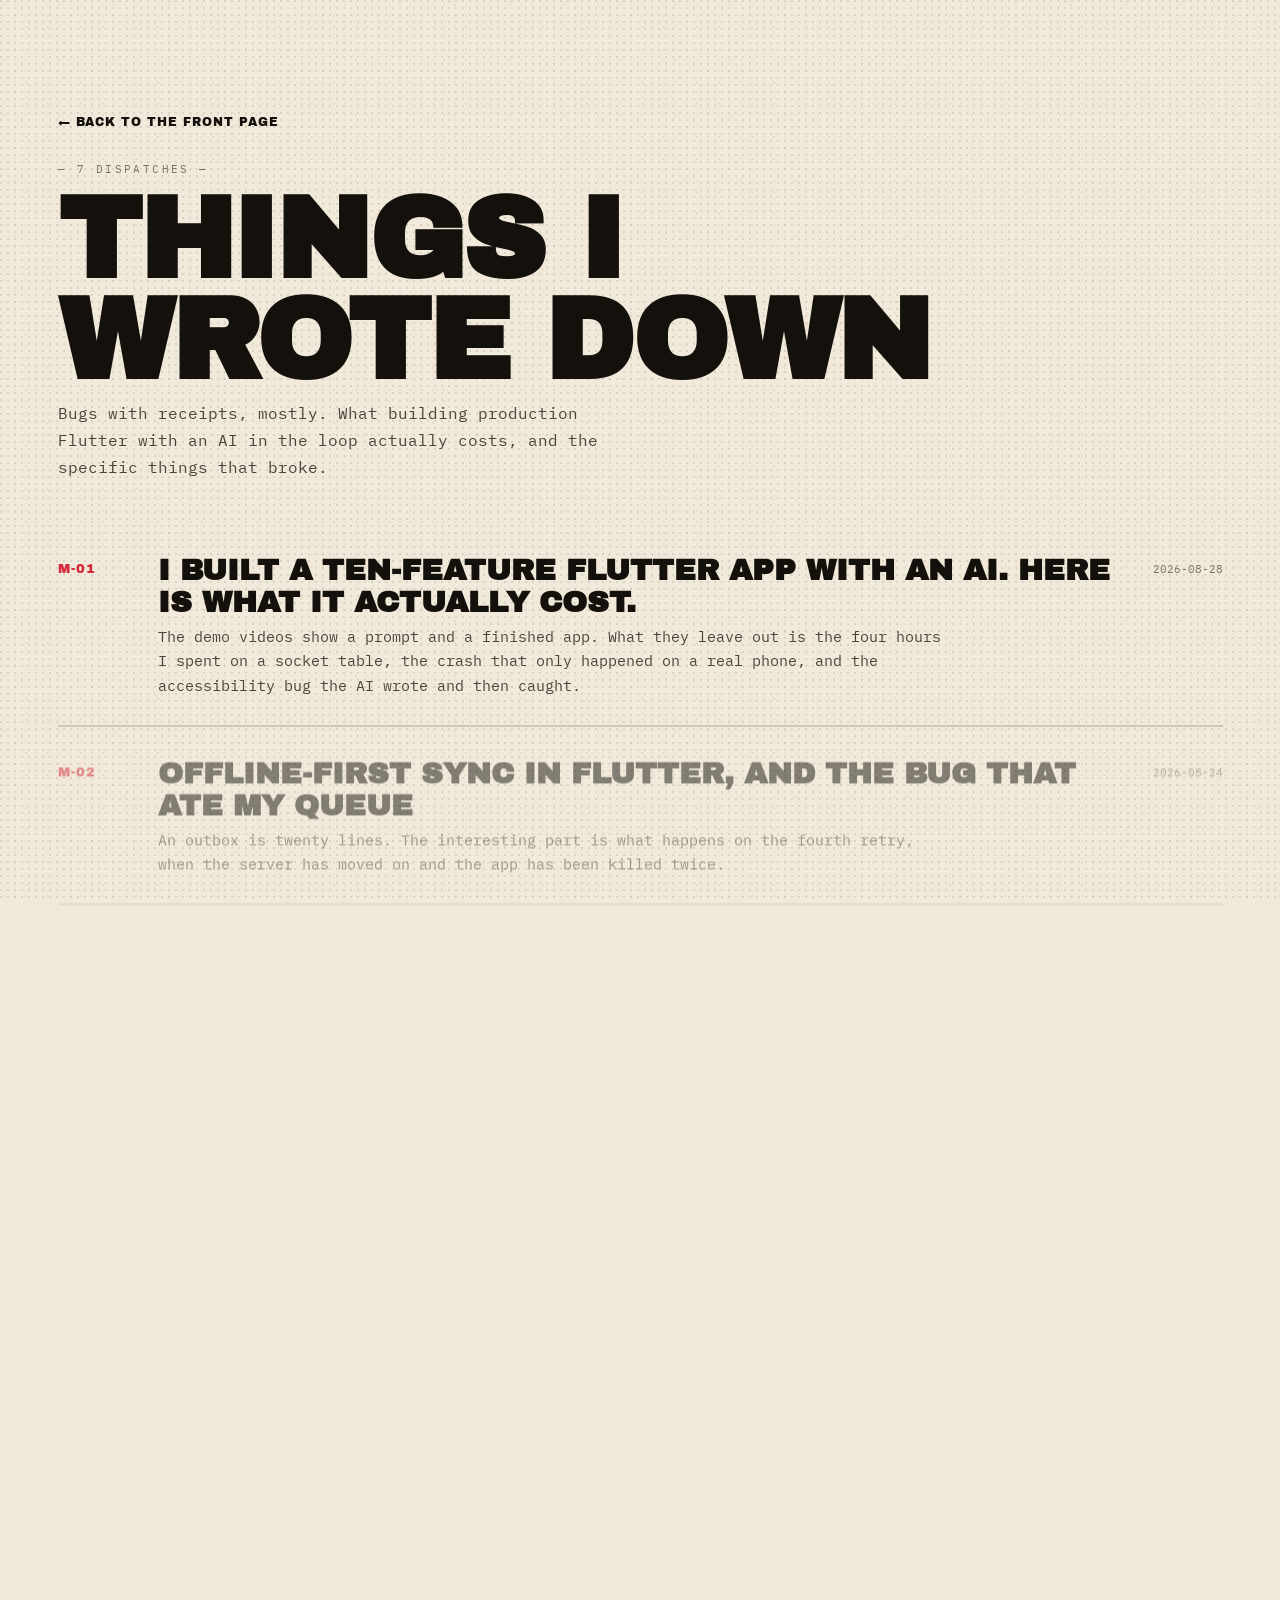
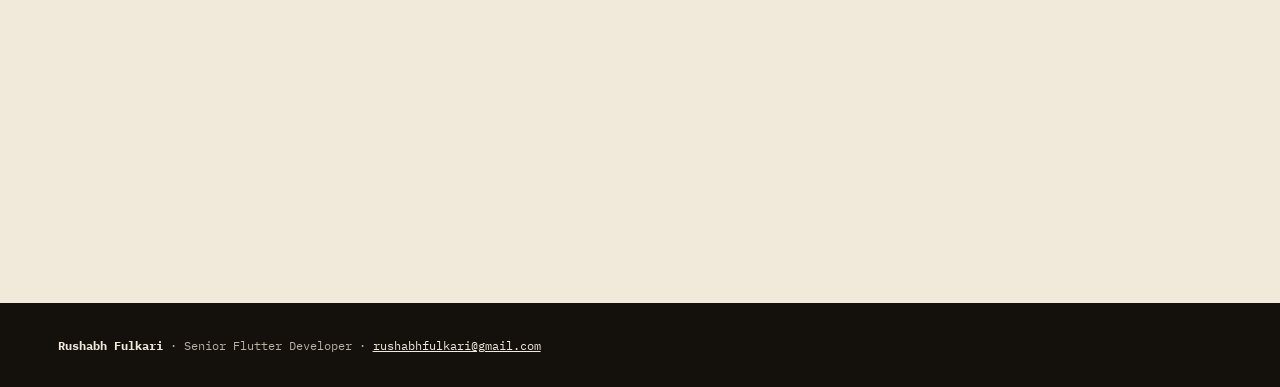
==== commit 2898e851: "fix: loader reads LOADING, and loses the rule across its middle "Issue #001" as the loading screen's" ====
--- a/blog/index.html
+++ b/blog/index.html
@@ -10,7 +10,7 @@
 <link rel="preconnect" href="https://fonts.googleapis.com">
 <link rel="preconnect" href="https://fonts.gstatic.com" crossorigin>
 <link href="https://fonts.googleapis.com/css2?family=Archivo+Black&family=Bangers&family=IBM+Plex+Mono:wght@400;500;600&display=swap" rel="stylesheet">
-<link rel="stylesheet" href="../assets/comic.css?v=202609031505">
+<link rel="stylesheet" href="../assets/comic.css?v=202609060954">
 </head>
 <body>
 <section style="padding-top:clamp(80px,12vh,130px)">
@@ -65,6 +65,6 @@
     Senior Flutter Developer · <a href="mailto:rushabhfulkari@gmail.com">rushabhfulkari@gmail.com</a></p>
   </div>
 </footer>
-<script src="../assets/comic.js?v=202609031505"></script>
+<script src="../assets/comic.js?v=202609060954"></script>
 </body>
 </html>
--- a/assets/comic.css
+++ b/assets/comic.css
@@ -592,7 +592,7 @@
 
 .loader__half {
   position: absolute; left: 0; width: 100%; height: 50.2%;
-  background: var(--paper); border-block: 5px solid var(--ink);
+  background: var(--paper);
   transition: transform .85s cubic-bezier(.76, 0, .24, 1);
 }
 .loader__half--top { top: 0; }
@@ -602,7 +602,7 @@
   position: relative; z-index: 2; text-align: center;
   transition: opacity .3s ease, transform .5s cubic-bezier(.76,0,.24,1);
 }
-.loader__issue {
+.loader__word {
   font-family: var(--display); text-transform: uppercase;
   font-size: clamp(28px, 6vw, 74px); line-height: .9; letter-spacing: -.02em;
 }
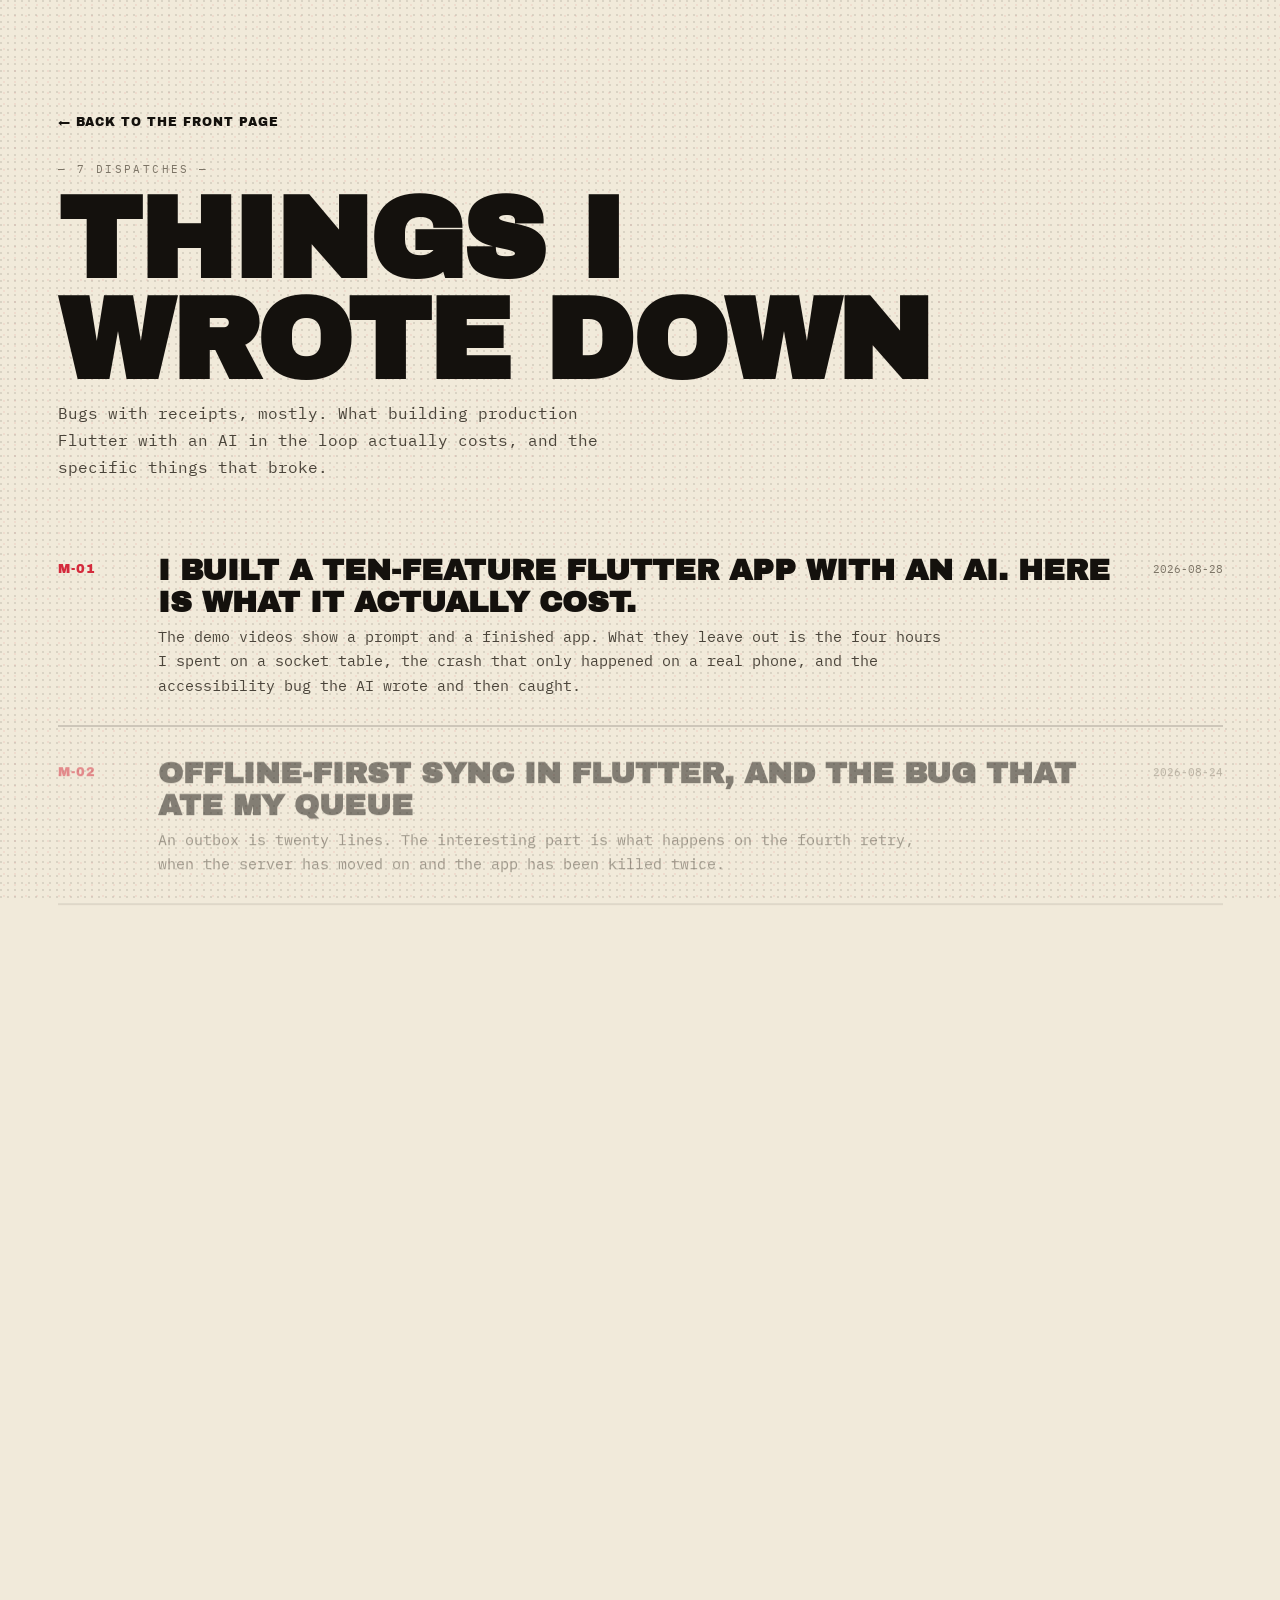
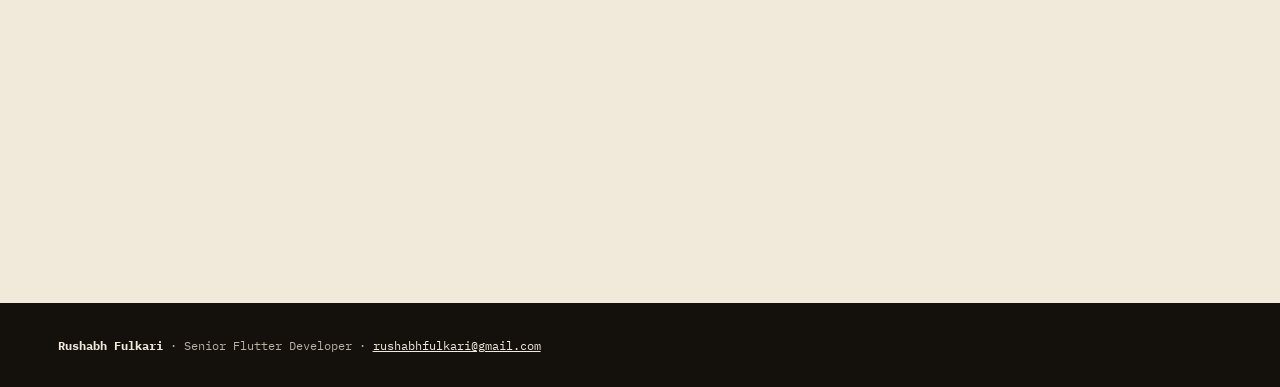
==== commit f9d09bf1: "fix: restore the loader's progress bar, and add original comic figures The bar was not slow or mis-s" ====
--- a/blog/index.html
+++ b/blog/index.html
@@ -10,7 +10,7 @@
 <link rel="preconnect" href="https://fonts.googleapis.com">
 <link rel="preconnect" href="https://fonts.gstatic.com" crossorigin>
 <link href="https://fonts.googleapis.com/css2?family=Archivo+Black&family=Bangers&family=IBM+Plex+Mono:wght@400;500;600&display=swap" rel="stylesheet">
-<link rel="stylesheet" href="../assets/comic.css?v=202609060954">
+<link rel="stylesheet" href="../assets/comic.css?v=20260906100713">
 </head>
 <body>
 <section style="padding-top:clamp(80px,12vh,130px)">
@@ -65,6 +65,6 @@
     Senior Flutter Developer · <a href="mailto:rushabhfulkari@gmail.com">rushabhfulkari@gmail.com</a></p>
   </div>
 </footer>
-<script src="../assets/comic.js?v=202609060954"></script>
+<script src="../assets/comic.js?v=20260906100713"></script>
 </body>
 </html>
--- a/assets/comic.css
+++ b/assets/comic.css
@@ -1029,3 +1029,35 @@
   .chat__bar, .chat__form { padding: 10px 12px; }
   .chat__log { min-height: 0; }        /* flex already gives it everything */
 }
+
+/* ============================================================
+   FIGURES — original comic silhouettes
+   Drawn here rather than sourced. This page carries Rushabh's
+   name and goes in front of recruiters, so every mark on it has
+   to be his to use.
+   ============================================================ */
+.figure { position: absolute; pointer-events: none; z-index: 0; line-height: 0; }
+.figure svg { display: block; width: 100%; height: auto; }
+
+/* Hinged at the point the web is anchored, so it reads as weight on a
+   line rather than a picture being rocked. */
+@keyframes figureSway  { 0%, 100% { transform: rotate(-3.5deg); } 50% { transform: rotate(3.5deg); } }
+@keyframes emblemDrift { 0%, 100% { transform: translateY(-10px) rotate(-2deg); } 50% { transform: translateY(10px) rotate(2deg); } }
+.figure--sway  { animation: figureSway 7s ease-in-out infinite; }
+.figure--drift { animation: emblemDrift 11s ease-in-out infinite; }
+
+.figure--hero     { top: 6%;       right: 2%;    width: clamp(130px, 18vw, 270px); color: var(--ink);  opacity: .92; transform-origin: 30% 16%; }
+.figure--powers   { bottom: -40px; left: -46px;  width: clamp(150px, 19vw, 290px); color: var(--ink);  opacity: .08; }
+.figure--missions { top: 6%;       right: -24px; width: clamp(110px, 13vw, 195px); color: var(--ink);  opacity: .14; transform-origin: 72% 15%; }
+.figure--rule     { bottom: -26px; right: 5%;    width: clamp(100px, 12vw, 175px); color: var(--ink);  opacity: .15; transform-origin: 76% 14%; }
+/* Bottom-left: top-right is where the BANG burst lives. */
+.figure--numbers  { bottom: -34px; left: 2%;     width: clamp(140px, 17vw, 250px); color: var(--lime); opacity: .15; }
+.figure--contact  { bottom: -18px; left: 3%;     width: clamp(120px, 15vw, 225px); color: var(--paper); opacity: .2;  transform-origin: 72% 15%; }
+
+@media (max-width: 780px) {
+  .figure--powers, .figure--rule, .figure--missions { display: none; }
+  .figure--hero { opacity: .18; }
+}
+@media (prefers-reduced-motion: reduce) {
+  .figure--sway, .figure--drift { animation: none; }
+}
